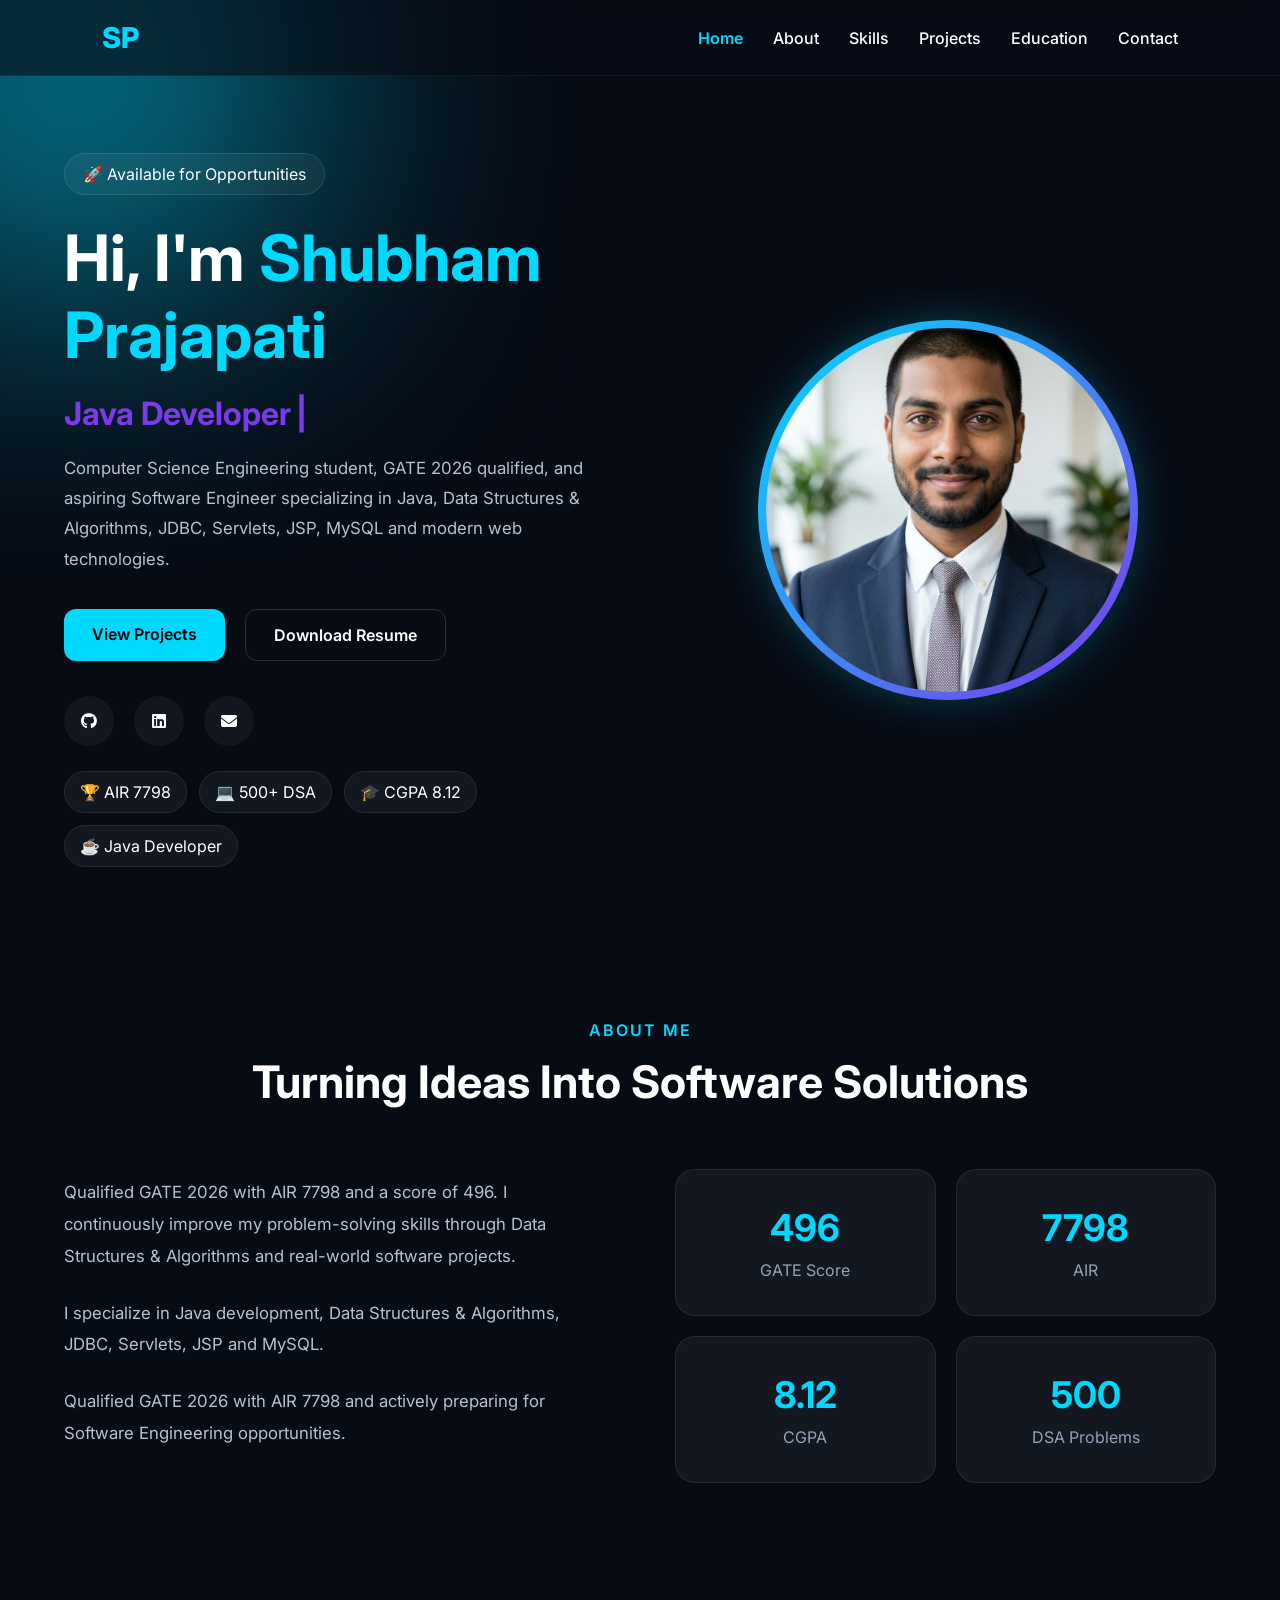
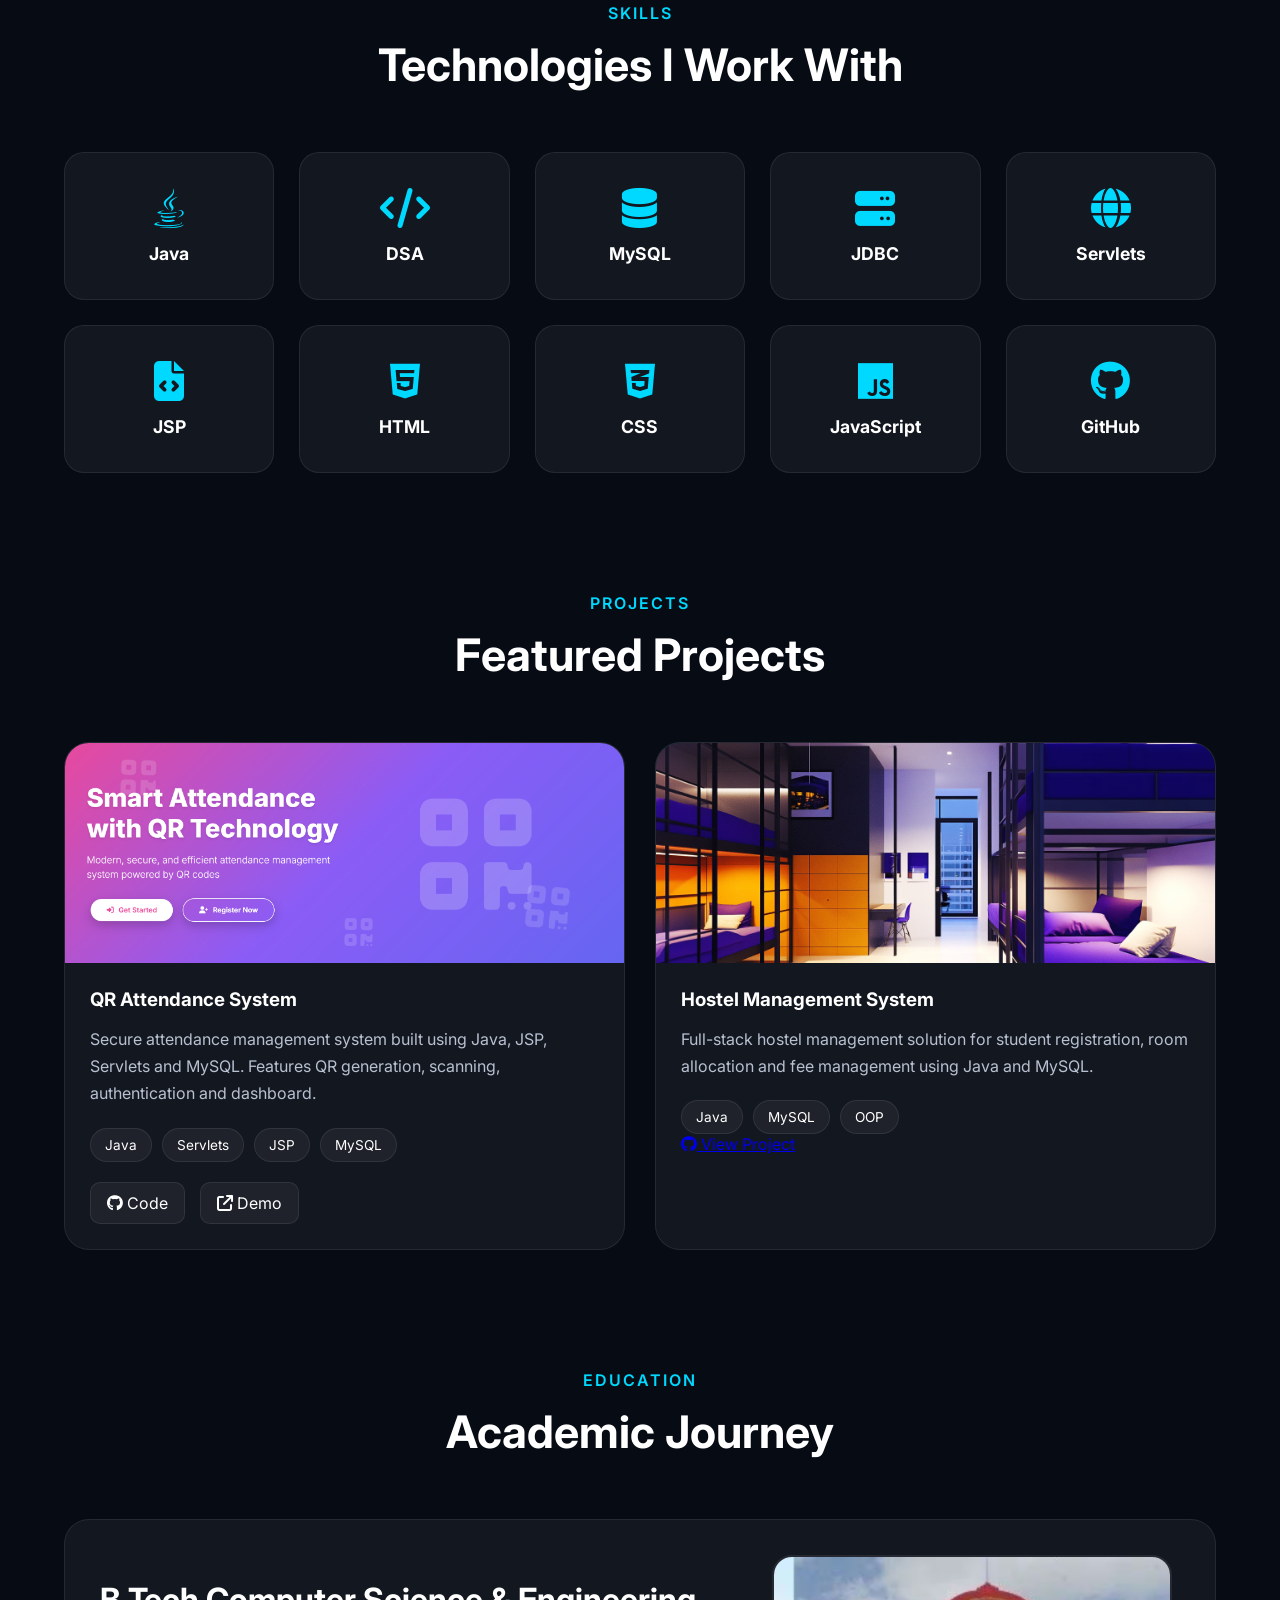
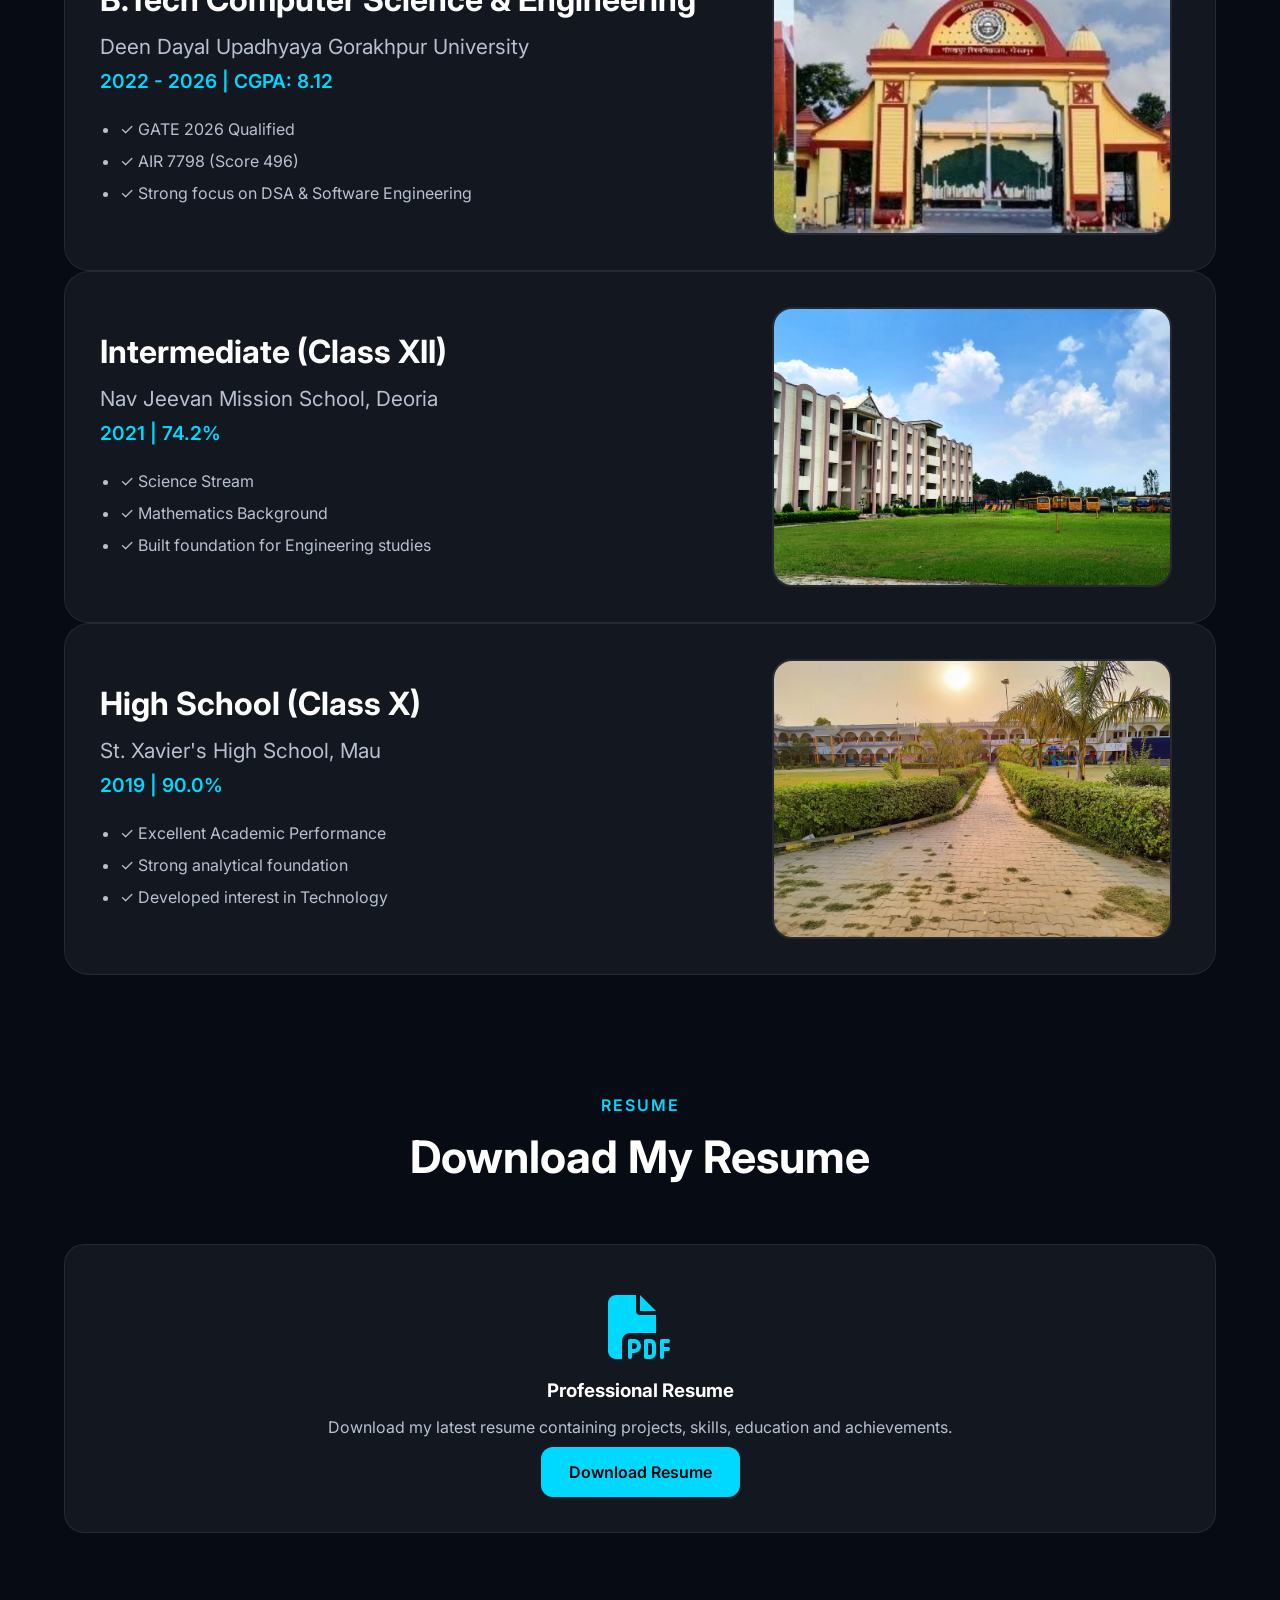
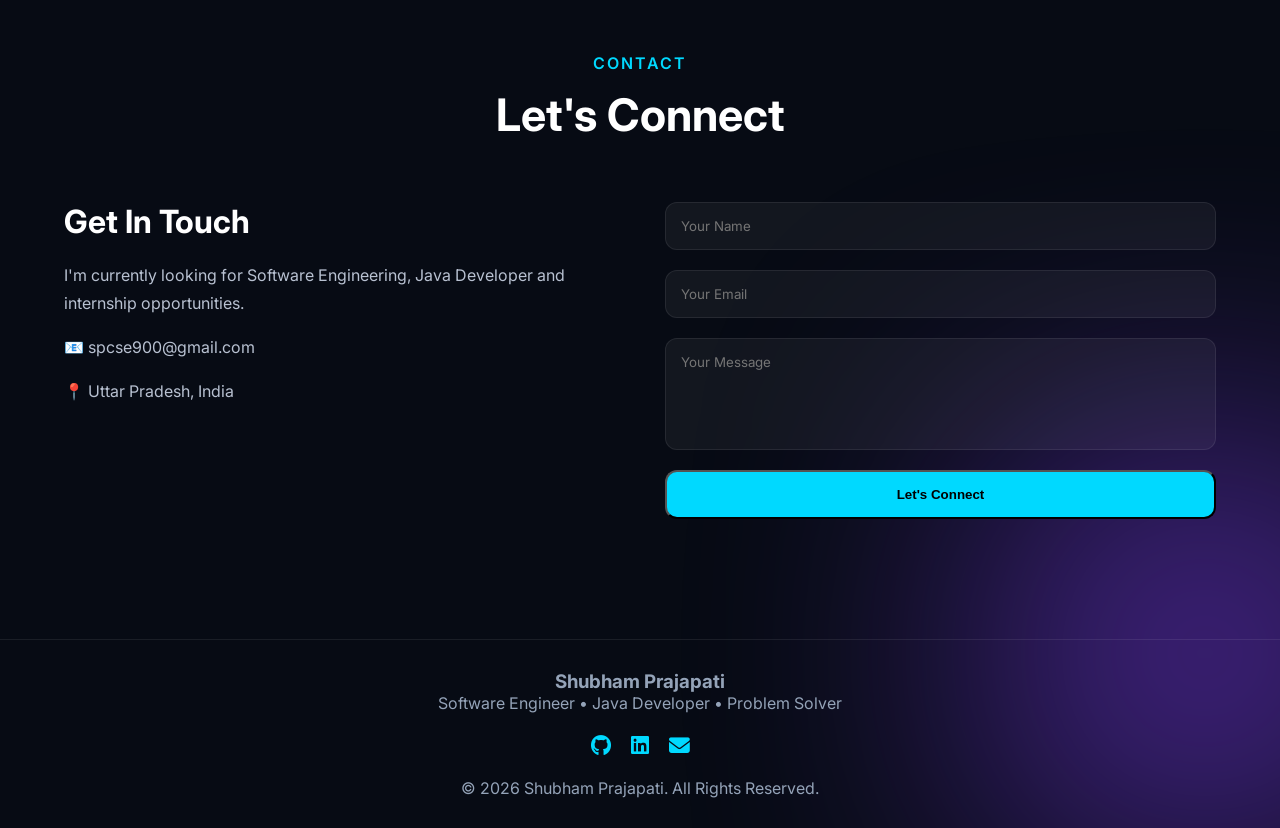
==== index.html @ 18ca8990 "Initial portfolio website" ====
<!DOCTYPE html>
<html lang="en">
<head>
    <meta charset="UTF-8">
    <meta name="viewport" content="width=device-width, initial-scale=1.0">

    <title>Shubham Prajapati | Software Engineer</title>

    <meta name="description"
          content="Portfolio of Shubham Prajapati, Software Engineer, Java Developer, GATE 2026 Qualified.">

    <link rel="stylesheet" href="css/style.css">

    <link rel="preconnect" href="https://fonts.googleapis.com">
    <link href="https://fonts.googleapis.com/css2?family=Inter:wght@300;400;500;600;700;800&display=swap"
          rel="stylesheet">

    <link rel="stylesheet"
          href="https://cdnjs.cloudflare.com/ajax/libs/font-awesome/6.5.2/css/all.min.css">
</head>

<body>
<!-- Loader -->
<div id="loader">

    <h1>SP</h1>

</div>

<!-- Background Glow -->
<div class="blur blur1"></div>
<div class="blur blur2"></div>

<!-- Navbar -->
<nav class="navbar">

    <div class="logo">
        SP
    </div>

    <ul class="nav-links">

        <li><a href="#home">Home</a></li>

        <li><a href="#about">About</a></li>

        <li><a href="#skills">Skills</a></li>

        <li><a href="#projects">Projects</a></li>

        <li><a href="#education">Education</a></li>

        <li><a href="#contact">Contact</a></li>

    </ul>

</nav>

<!-- Hero Section -->
<section id="home" class="hero">

    <div class="hero-left">

        <span class="badge">
            🚀 Available for Opportunities
        </span>

        <h1>
            Hi, I'm
            <span>Shubham Prajapati</span>
        </h1>

        <h2 id="typing-text">
            Software Engineer
        </h2>

        <p>
            Computer Science Engineering student, GATE 2026 qualified,
            and aspiring Software Engineer specializing in Java,
            Data Structures & Algorithms, JDBC, Servlets, JSP,
            MySQL and modern web technologies.
        </p>

        <div class="hero-buttons">

            <a href="#projects" class="btn primary-btn">
                View Projects
            </a>

            <a href="assets/resume.pdf"
               class="btn secondary-btn"
               download>
                Download Resume
            </a>

        </div>

        <div class="social-icons">

            <a href="https://github.com/Shubham-spcse"
               target="_blank">
                <i class="fab fa-github"></i>
            </a>

            <a href="https://www.linkedin.com/in/spcse900"
               target="_blank">
                <i class="fab fa-linkedin"></i>
            </a>

            <a href="mailto:spcse900@gmail.com">
                <i class="fas fa-envelope"></i>
            </a>

        </div>
        <div class="quick-stats">

            <span>🏆 AIR 7798</span>

            <span>💻 500+ DSA</span>

            <span>🎓 CGPA 8.12</span>
            <span>☕ Java Developer</span>

        </div>

    </div>

    <div class="hero-right">

        <div class="profile-card">

            <img src="assets/profile.png"
                 alt="Shubham Prajapati">

        </div>

    </div>

</section>
<section id="about" class="about">

    <div class="section-header">

        <span>ABOUT ME</span>

        <h2>
            Turning Ideas Into Software Solutions
        </h2>

    </div>

    <div class="about-content">

        <div class="about-text">

            <p>
                Qualified GATE 2026 with AIR 7798 and a score of 496.
                I continuously improve my problem-solving skills through
                Data Structures & Algorithms and real-world software projects.
            </p>

            <p>
                I specialize in Java development, Data Structures &
                Algorithms, JDBC, Servlets, JSP and MySQL.
            </p>

            <p>
                Qualified GATE 2026 with AIR 7798 and actively
                preparing for Software Engineering opportunities.
            </p>

        </div>

        <div class="stats-container">

            <div class="stat-card">
                <h3 class="counter" data-target="496">0</h3>
                <p>GATE Score</p>
            </div>

            <div class="stat-card">
                <h3 class="counter" data-target="7798">0</h3>
                <p>AIR</p>
            </div>

            <div class="stat-card">
                <h3>8.12</h3>
                <p>CGPA</p>
            </div>

            <div class="stat-card">
                <h3 class="counter" data-target="500">0</h3>
                <p>DSA Problems</p>
            </div>

        </div>

    </div>

</section>
<section id="skills" class="skills">

    <div class="section-header">
        <span>SKILLS</span>
        <h2>Technologies I Work With</h2>
    </div>

    <div class="skills-grid">

        <div class="skill-card">
            <i class="fa-brands fa-java"></i>
            <h3>Java</h3>
        </div>

        <div class="skill-card">
            <i class="fas fa-code"></i>
            <h3>DSA</h3>
        </div>

        <div class="skill-card">
            <i class="fas fa-database"></i>
            <h3>MySQL</h3>
        </div>

        <div class="skill-card">
            <i class="fas fa-server"></i>
            <h3>JDBC</h3>
        </div>

        <div class="skill-card">
            <i class="fas fa-globe"></i>
            <h3>Servlets</h3>
        </div>

        <div class="skill-card">
            <i class="fas fa-file-code"></i>
            <h3>JSP</h3>
        </div>

        <div class="skill-card">
            <i class="fa-brands fa-html5"></i>
            <h3>HTML</h3>
        </div>

        <div class="skill-card">
            <i class="fa-brands fa-css3-alt"></i>
            <h3>CSS</h3>
        </div>

        <div class="skill-card">
            <i class="fa-brands fa-js"></i>
            <h3>JavaScript</h3>
        </div>

        <div class="skill-card">
            <i class="fa-brands fa-github"></i>
            <h3>GitHub</h3>
        </div>

    </div>

</section>
<section id="projects" class="projects">

    <div class="section-header">
        <span>PROJECTS</span>
        <h2>Featured Projects</h2>
    </div>

    <div class="projects-grid">

        <div class="project-card">

            <div class="project-image">

                <img src="assets/qr-attendance.png"
                     alt="QR Attendance System">

            </div>

            <div class="project-content">

                <h3>QR Attendance System</h3>

                <p>
                    Secure attendance management system built using
                    Java, JSP, Servlets and MySQL. Features QR
                    generation, scanning, authentication and dashboard.
                </p>

                <div class="tech-stack">
                    <span>Java</span>
                    <span>Servlets</span>
                    <span>JSP</span>
                    <span>MySQL</span>
                </div>
                <div class="project-links">

                    <a href="https://github.com/Shubham-spcse"
                       target="_blank">

                        <i class="fab fa-github"></i>
                        Code

                    </a>

                    <a href="#contact">

                        <i class="fas fa-arrow-up-right-from-square"></i>
                        Demo

                    </a>

                </div>

            </div>

        </div>

        <div class="project-card">

            <div class="project-image">

                <img src="assets/hostel-management.avif"
                     alt="Hostel Management System">

            </div>

            <div class="project-content">

                <h3>Hostel Management System</h3>

                <p>
                    Full-stack hostel management solution for student
                    registration, room allocation and fee management
                    using Java and MySQL.
                </p>

                <div class="tech-stack">
                    <span>Java</span>
                    <span>MySQL</span>
                    <span>OOP</span>
                </div>
                <a href="https://github.com/Shubham-spcse"
                   target="_blank"
                   class="project-btn">

                    <i class="fab fa-github"></i>
                    View Project

                </a>

            </div>

        </div>

    </div>

</section>
<section id="education" class="education reveal">

    <div class="section-header">
        <span>EDUCATION</span>
        <h2>Academic Journey</h2>
    </div>

    <!-- B.Tech -->

    <div class="education-card">

        <div class="education-left">

            <h3>B.Tech Computer Science & Engineering</h3>

            <p>
                Deen Dayal Upadhyaya Gorakhpur University
            </p>

            <span>
                2022 - 2026 | CGPA: 8.12
            </span>

            <ul class="education-points">
                <li>✓ GATE 2026 Qualified</li>
                <li>✓ AIR 7798 (Score 496)</li>
                <li>✓ Strong focus on DSA & Software Engineering</li>
            </ul>

        </div>

        <div class="education-right">

            <img src="assets/ddu-campus.avif"
                 alt="DDU Gorakhpur University">

        </div>

    </div>


    <!-- Intermediate -->

    <div class="education-card">

        <div class="education-left">

            <h3>Intermediate (Class XII)</h3>

            <p>
                Nav Jeevan Mission School, Deoria
            </p>

            <span>
                2021 | 74.2%
            </span>

            <ul class="education-points">
                <li>✓ Science Stream</li>
                <li>✓ Mathematics Background</li>
                <li>✓ Built foundation for Engineering studies</li>
            </ul>

        </div>

        <div class="education-right">

            <img src="assets/navjeevan-school.jpg"
                 alt="Nav Jeevan Mission School">

        </div>

    </div>


    <!-- High School -->

    <div class="education-card">

        <div class="education-left">

            <h3>High School (Class X)</h3>

            <p>
                St. Xavier's High School, Mau
            </p>

            <span>
                2019 | 90.0%
            </span>

            <ul class="education-points">
                <li>✓ Excellent Academic Performance</li>
                <li>✓ Strong analytical foundation</li>
                <li>✓ Developed interest in Technology</li>
            </ul>

        </div>

        <div class="education-right">

            <img src="assets/stxavier-school.webp"
                 alt="St Xavier School">

        </div>

    </div>

</section>
<section class="resume reveal">

    <div class="section-header">

        <span>RESUME</span>

        <h2>Download My Resume</h2>

    </div>

    <div class="resume-card">

        <div class="resume-icon">

            <i class="fas fa-file-pdf"></i>

        </div>

        <h3>
            Professional Resume
        </h3>

        <p>
            Download my latest resume containing
            projects, skills, education and achievements.
        </p>

        <a href="assets/resume.pdf"
           download
           class="btn primary-btn">

            Download Resume

        </a>

    </div>

</section>
<section id="contact" class="contact">

    <div class="section-header">
        <span>CONTACT</span>
        <h2>Let's Connect</h2>
    </div>

    <div class="contact-container">

        <div class="contact-info">

            <h3>Get In Touch</h3>

            <p>
                I'm currently looking for Software Engineering,
                Java Developer and internship opportunities.
            </p>

            <p>
                📧 spcse900@gmail.com
            </p>

            <p>
                📍 Uttar Pradesh, India
            </p>

        </div>

        <form class="contact-form">

            <input
                    type="text"
                    placeholder="Your Name"
                    required>

            <input
                    type="email"
                    placeholder="Your Email"
                    required>

            <textarea
                    rows="5"
                    placeholder="Your Message"
                    required></textarea>

            <button
                    type="submit"
                    class="btn primary-btn">
                Let's Connect
            </button>

        </form>

    </div>

</section>
<footer>

    <div class="footer-content">

        <h3>Shubham Prajapati</h3>

        <p>
            Software Engineer • Java Developer • Problem Solver
        </p>

        <div class="footer-social">

            <a href="https://github.com/Shubham-spcse">
                <i class="fab fa-github"></i>
            </a>

            <a href="https://www.linkedin.com/in/spcse900">
                <i class="fab fa-linkedin"></i>
            </a>

            <a href="mailto:spcse900@gmail.com">
                <i class="fas fa-envelope"></i>
            </a>

        </div>

        <p>
            © 2026 Shubham Prajapati. All Rights Reserved.
        </p>

    </div>

</footer>

<script src="js/script.js"></script>

</body>

</html>
---- css/style.css ----
/* ===================================
   GLOBAL STYLES
=================================== */

*{
    margin:0;
    padding:0;
    box-sizing:border-box;
}

html{
    scroll-behavior:smooth;
}

body{
    font-family:'Inter',sans-serif;
    background:#070B14;
    color:#fff;
    overflow-x:hidden;
    position:relative;
}

/* ===================================
   BACKGROUND GLOW EFFECTS
=================================== */

.blur{
    position:absolute;
    border-radius:50%;
    filter:blur(140px);
    z-index:-1;
}

.blur1{
    width:350px;
    height:350px;
    background:#00D9FF;
    top:-100px;
    left:-100px;
}

.blur2{
    width:350px;
    height:350px;
    background:#7C3AED;
    bottom:0;
    right:-100px;
}

/* ===================================
   NAVBAR
=================================== */

.navbar{
    position:fixed;
    top:0;
    left:0;

    width:100%;
    padding:20px 8%;

    display:flex;
    justify-content:space-between;
    align-items:center;

    backdrop-filter:blur(15px);
    background:rgba(7,11,20,0.6);

    border-bottom:1px solid rgba(255,255,255,0.05);

    z-index:1000;
}

.logo{
    font-size:1.8rem;
    font-weight:800;
    color:#00D9FF;
    cursor:pointer;
}

.nav-links{
    display:flex;
    gap:30px;
    list-style:none;
}

.nav-links a{
    text-decoration:none;
    color:white;
    font-weight:500;
    transition:0.3s;
}

.nav-links a:hover{
    color:#00D9FF;
}

/* ===================================
   HERO SECTION
=================================== */

.hero{
    width:90%;
    margin:auto;

    min-height:100vh;

    display:flex;
    justify-content:space-between;
    align-items:center;

    gap:80px;

    padding-top:120px;
}

.hero-left{
    flex:1;
}

.badge{
    display:inline-block;

    padding:10px 18px;

    border-radius:50px;

    background:rgba(255,255,255,0.05);

    border:1px solid rgba(255,255,255,0.1);

    margin-bottom:25px;
}

.hero h1{
    font-size:4rem;
    line-height:1.2;
}

.hero h1 span{
    color:#00D9FF;
}

.hero h2{
    margin:20px 0;
    color:#7C3AED;
    font-size:2rem;
}

.hero p{
    color:#B8C1D1;
    line-height:1.8;
    max-width:650px;
    font-size:1.05rem;
}

.hero-buttons{
    display:flex;
    gap:20px;
    margin-top:35px;
}

.btn{
    padding:15px 28px;
    border-radius:12px;
    text-decoration:none;
    font-weight:600;
    transition:0.3s;
}

.primary-btn{
    background:#00D9FF;
    color:black;
}

.primary-btn:hover{
    transform:translateY(-3px);

    box-shadow:
            0 0 25px rgba(0,217,255,.4);
}

.secondary-btn{
    border:1px solid rgba(255,255,255,0.15);
    color:white;
}

.secondary-btn:hover{
    background:rgba(255,255,255,0.05);
}

/* ===================================
   SOCIAL ICONS
=================================== */

.social-icons{
    display:flex;
    gap:20px;
    margin-top:35px;
}

.social-icons a{
    width:50px;
    height:50px;

    display:flex;
    justify-content:center;
    align-items:center;

    border-radius:50%;

    color:white;
    text-decoration:none;

    background:rgba(255,255,255,0.05);

    transition:0.3s;
}

.social-icons a:hover{
    color:#00D9FF;
    transform:translateY(-5px);
}

/* ===================================
   PROFILE IMAGE
=================================== */

.hero-right{
    flex:1;
    display:flex;
    justify-content:center;
}

.profile-card{

    width:380px;
    height:380px;

    border-radius:50%;
    padding:8px;

    background:
            linear-gradient(
                    135deg,
                    #00D9FF,
                    #7C3AED
            );

    box-shadow:
            0 0 40px rgba(0,217,255,.25);

    animation:float 4s ease-in-out infinite;
}

.profile-card img{
    width:100%;
    height:100%;
    border-radius:50%;
    object-fit:cover;
}

@keyframes float{

    0%{
        transform:translateY(0);
    }

    50%{
        transform:translateY(-15px);
    }

    100%{
        transform:translateY(0);
    }
}

/* ===================================
   ABOUT SECTION
=================================== */

.about{
    width:90%;
    margin:120px auto;
}

.section-header{
    text-align:center;
    margin-bottom:60px;
}

.section-header span{
    color:#00D9FF;
    font-weight:600;
    letter-spacing:2px;
}

.section-header h2{
    margin-top:15px;
    font-size:2.8rem;
}

.about-content{
    display:grid;
    grid-template-columns:1fr 1fr;
    gap:70px;
    align-items:center;
}

.about-text{
    max-width:550px;
}

.about-text p{
    color:#B8C1D1;
    line-height:1.9;
    margin-bottom:25px;
    font-size:1.05rem;
}

.stats-container{
    display:grid;
    grid-template-columns:repeat(2,1fr);
    gap:20px;
}

.stat-card{
    background:rgba(255,255,255,0.05);

    border:1px solid rgba(255,255,255,0.08);

    border-radius:20px;

    padding:35px;

    text-align:center;

    transition:0.3s;
}

.stat-card:hover{

    transform:translateY(-8px);

    border-color:#00D9FF;

    box-shadow:
            0 0 25px rgba(0,217,255,.25);
}

.stat-card h3{
    color:#00D9FF;
    font-size:2.3rem;
}

.stat-card p{
    color:#94A3B8;
    margin-top:10px;
}

/* ===================================
   RESPONSIVE
=================================== */

@media(max-width:900px){

    .hero{
        flex-direction:column-reverse;
        text-align:center;
        padding-top:120px;
    }

    .hero-buttons{
        justify-content:center;
        flex-wrap:wrap;
    }

    .social-icons{
        justify-content:center;
    }

    .hero h1{
        font-size:3rem;
    }

    .profile-card{
        width:280px;
        height:280px;
    }

    .nav-links{
        display:none;
    }

    .about-content{
        grid-template-columns:1fr;
        text-align:center;
    }

    .about-text{
        max-width:none;
    }
}

@media(max-width:600px){

    .hero h1{
        font-size:2.4rem;
    }

    .hero h2{
        font-size:1.5rem;
    }

    .stats-container{
        grid-template-columns:1fr;
    }

    .section-header h2{
        font-size:2rem;
    }
}
/* ===================================
   SKILLS SECTION
=================================== */

.skills{
    width:90%;
    margin:120px auto;
}

.skills-grid{

    display:grid;

    grid-template-columns:
            repeat(auto-fit,minmax(180px,1fr));

    gap:25px;
}

.skill-card{

    background:rgba(255,255,255,0.05);

    border:1px solid rgba(255,255,255,0.08);

    border-radius:20px;

    padding:35px 20px;

    text-align:center;

    transition:.3s;
}

.skill-card:hover{

    transform:translateY(-10px);

    border-color:#00D9FF;

    box-shadow:
            0 0 25px rgba(0,217,255,.25);
}

.skill-card i{

    font-size:2.5rem;

    color:#00D9FF;

    margin-bottom:15px;
}

.skill-card h3{

    font-size:1.1rem;
}
/* ===================================
   PROJECTS SECTION
=================================== */

.projects{

    width:90%;

    margin:120px auto;
}

.projects-grid{

    display:grid;

    grid-template-columns:
            repeat(auto-fit,minmax(350px,1fr));

    gap:30px;
}

.project-card{

    background:rgba(255,255,255,0.05);

    border:1px solid rgba(255,255,255,0.08);

    border-radius:25px;

    overflow:hidden;

    transition:.3s;
}

.project-card:hover{

    transform:translateY(-10px);

    border-color:#00D9FF;

    box-shadow:
            0 0 30px rgba(0,217,255,.20);
}

.project-image{

    height:220px;

    display:flex;

    justify-content:center;
    align-items:center;

    font-size:1.3rem;
    font-weight:700;

    background:
            linear-gradient(
                    135deg,
                    rgba(0,217,255,.15),
                    rgba(124,58,237,.15)
            );
}

.project-content{

    padding:25px;
}

.project-content h3{

    margin-bottom:15px;
}

.project-content p{

    color:#B8C1D1;

    line-height:1.7;

    margin-bottom:20px;
}

.tech-stack{

    display:flex;

    flex-wrap:wrap;

    gap:10px;
}

.tech-stack span{

    padding:8px 14px;

    border-radius:30px;

    background:rgba(255,255,255,0.05);

    border:1px solid rgba(255,255,255,0.08);

    font-size:.85rem;
}
/* ===================================
   CONTACT SECTION
=================================== */

.contact{

    width:90%;

    margin:120px auto;
}

.contact-container{

    display:grid;

    grid-template-columns:1fr 1fr;

    gap:50px;
}

.contact-info h3{

    font-size:2rem;

    margin-bottom:20px;
}

.contact-info p{

    color:#B8C1D1;

    margin-bottom:15px;

    line-height:1.8;
}

.contact-form{

    display:flex;

    flex-direction:column;

    gap:20px;
}

.contact-form input,
.contact-form textarea{

    background:rgba(255,255,255,0.05);

    border:1px solid rgba(255,255,255,0.08);

    border-radius:12px;

    padding:15px;

    color:white;

    font-family:inherit;

    outline:none;
}

.contact-form textarea{

    resize:none;
}

.contact-form input:focus,
.contact-form textarea:focus{

    border-color:#00D9FF;
}
/* ===================================
   FOOTER
=================================== */

footer{

    margin-top:100px;

    padding:30px;

    text-align:center;

    border-top:1px solid rgba(255,255,255,0.08);

    color:#94A3B8;
}
.project-image img{

    width:100%;
    height:100%;

    object-fit:cover;
}
.education{

    width:90%;
    margin:120px auto;
}

.education-card{

    background:rgba(255,255,255,.05);

    border:1px solid rgba(255,255,255,.08);

    border-radius:25px;

    padding:35px;

    display:grid;

    grid-template-columns:1.5fr 1fr;

    gap:40px;

    align-items:center;

    transition:.3s;
}

.education-card:hover{

    border-color:#00D9FF;

    box-shadow:
            0 0 30px rgba(0,217,255,.15);
}

.education-left h3{

    font-size:2rem;

    margin-bottom:20px;
}

.education-left p{

    font-size:1.3rem;

    color:#B8C1D1;

    margin-bottom:15px;
}

.education-left span{

    color:#00D9FF;

    font-size:1.2rem;

    font-weight:600;
}

.education-points{

    margin-top:30px;

    line-height:2;

    color:#B8C1D1;
}

.education-right{

    display:flex;
    justify-content:center;
}

.education-right img{

    width:100%;

    max-width:400px;

    height:280px;

    object-fit:cover;

    border-radius:20px;

    border:2px solid rgba(255,255,255,.08);

    transition:.3s;
}

.education-right img:hover{

    transform:scale(1.03);
}

.education-card h3{

    margin-bottom:15px;
}

.education-card p{

    color:#B8C1D1;

    margin-bottom:10px;
}

.education-card span{

    color:#00D9FF;
}
.resume{

    width:90%;
    margin:120px auto;

    text-align:center;
}

.resume-card{

    background:rgba(255,255,255,.05);

    border:1px solid rgba(255,255,255,.08);

    border-radius:20px;

    padding:50px;
}

.resume-card i{

    font-size:4rem;

    color:#00D9FF;

    margin-bottom:20px;
}
.reveal{

    opacity:0;

    transform:
        translateY(50px)
        scale(.98);

    transition:
        all .8s ease;
}

.reveal.active{

    opacity:1;

    transform:
        translateY(0)
        scale(1);
}

.reveal.active{

    opacity:1;

    transform:translateY(0);
}
.quick-stats{
    display:flex;
    gap:12px;
    flex-wrap:wrap;
    margin-top:25px;
}

.quick-stats span{
    background:rgba(255,255,255,.05);
    border:1px solid rgba(255,255,255,.08);
    border-radius:30px;
    padding:10px 15px;
}

.reveal{
    opacity:0;
    transform:translateY(50px);
    transition:.8s ease;
}

.reveal.active{
    opacity:1;
    transform:translateY(0);
}

.education-points{
    margin-top:20px;
    color:#B8C1D1;
    line-height:2;
    padding-left:20px;
}

.resume-card p{
    color:#B8C1D1;
    margin:15px 0 25px;
}

.footer-content{
    text-align:center;
}

.footer-social{
    display:flex;
    justify-content:center;
    gap:20px;
    margin:20px 0;
}

.footer-social a{
    color:#00D9FF;
    font-size:1.3rem;
}
.nav-links a.active{

    color:#00D9FF;

    font-weight:600;
}
.project-links{

    display:flex;

    gap:15px;

    margin-top:20px;
}

.project-links a{

    text-decoration:none;

    padding:10px 16px;

    border-radius:10px;

    background:rgba(255,255,255,.05);

    color:white;

    border:1px solid rgba(255,255,255,.08);

    transition:.3s;
}

.project-links a:hover{

    border-color:#00D9FF;

    color:#00D9FF;
}
.education-card:hover{

    transform:translateY(-6px);

    border-color:#00D9FF;

    box-shadow:
        0 0 25px rgba(0,217,255,.15);
}
#typing-text{

    position:relative;
}

#typing-text::after{

    content:"|";

    margin-left:5px;

    animation:blink .8s infinite;
}

@keyframes blink{

    50%{
        opacity:0;
    }
}
#loader{

    position:fixed;

    inset:0;

    background:#070B14;

    display:flex;

    justify-content:center;
    align-items:center;

    z-index:9999;

    transition:.6s;
}

#loader h1{

    color:#00D9FF;

    font-size:4rem;
}
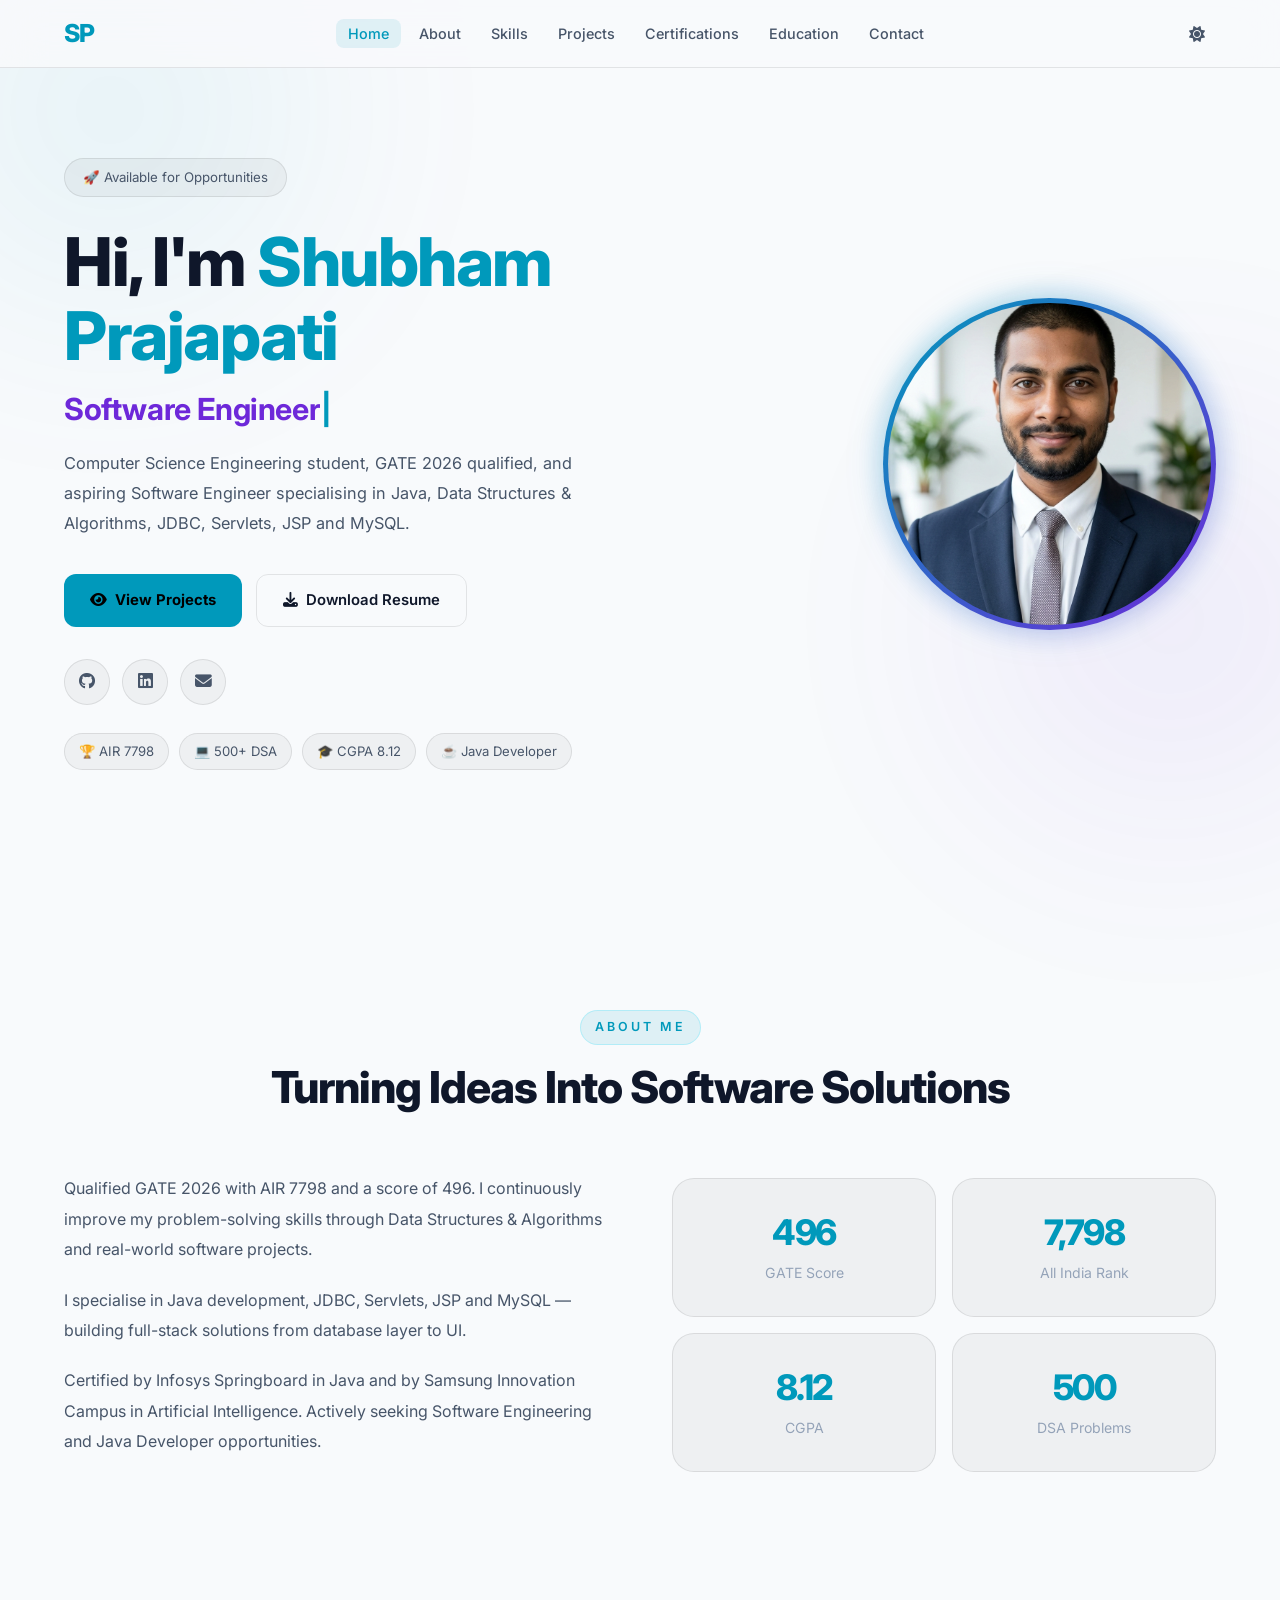
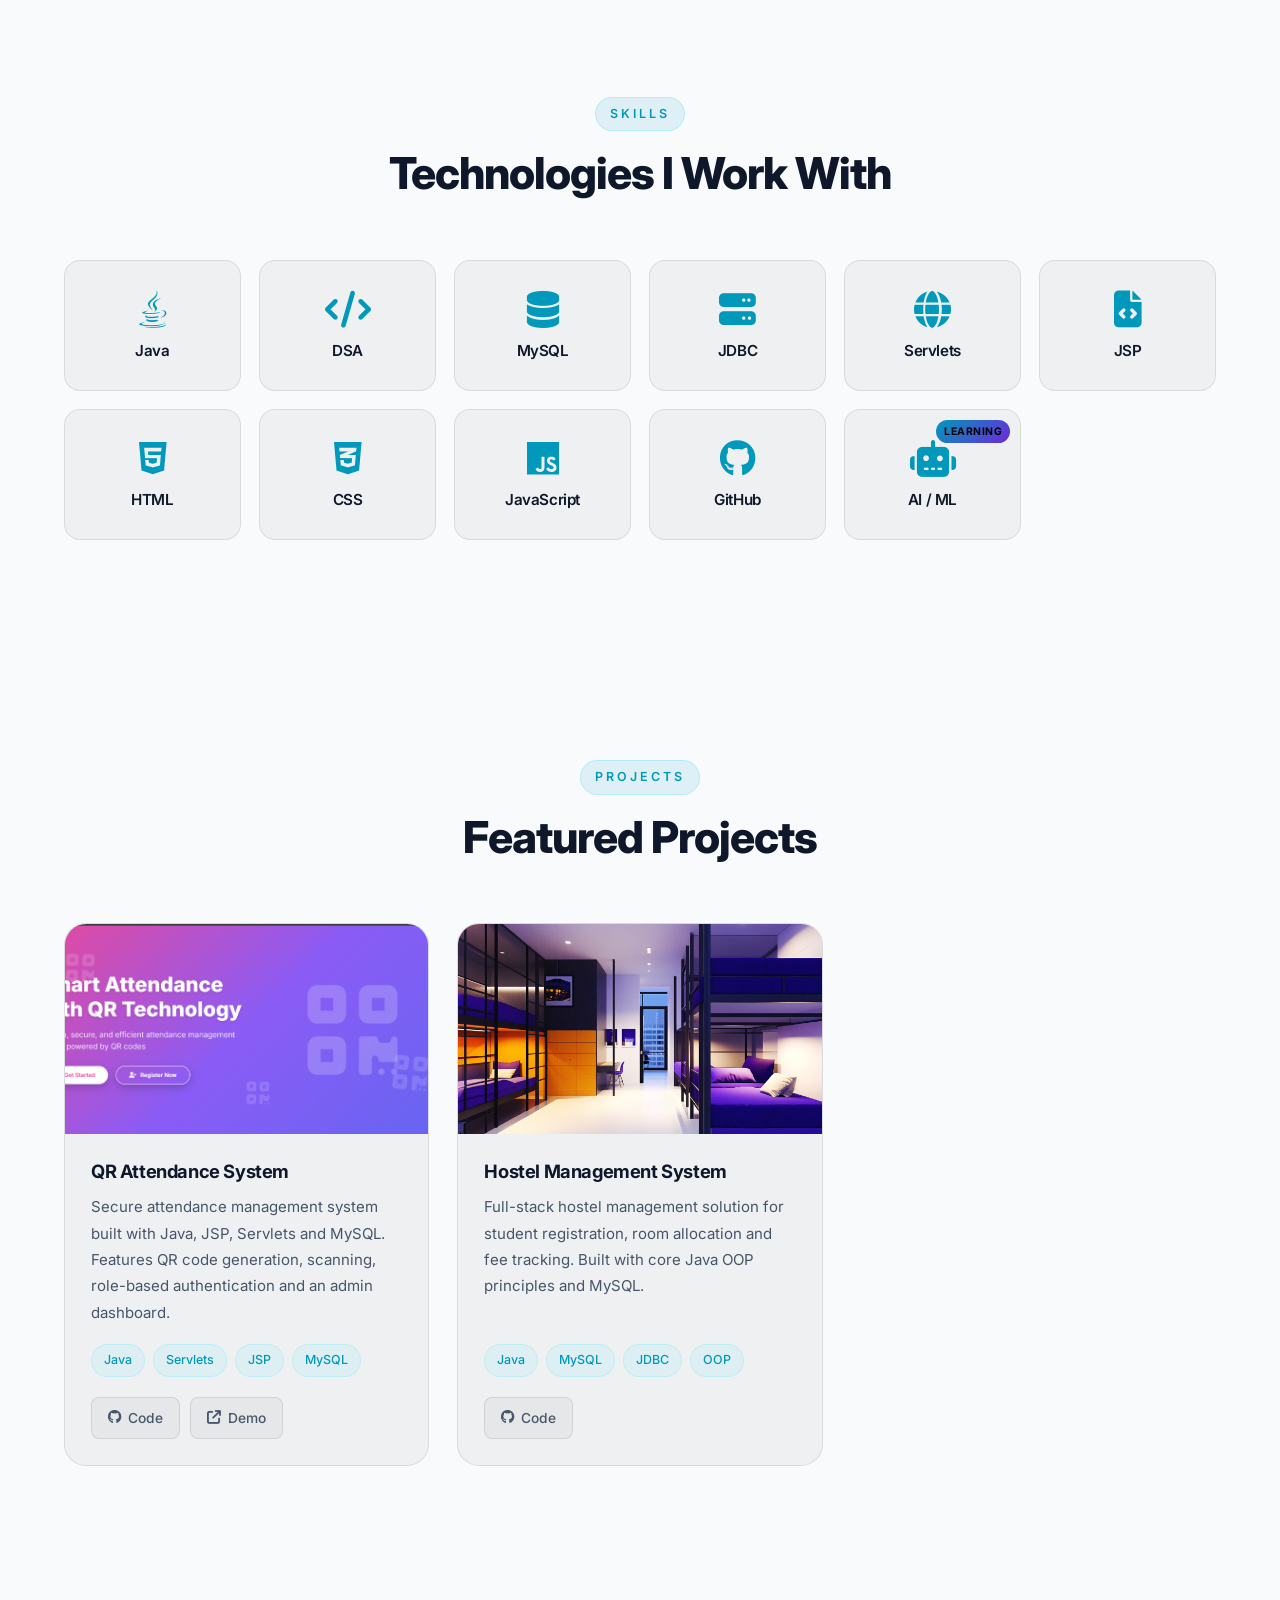
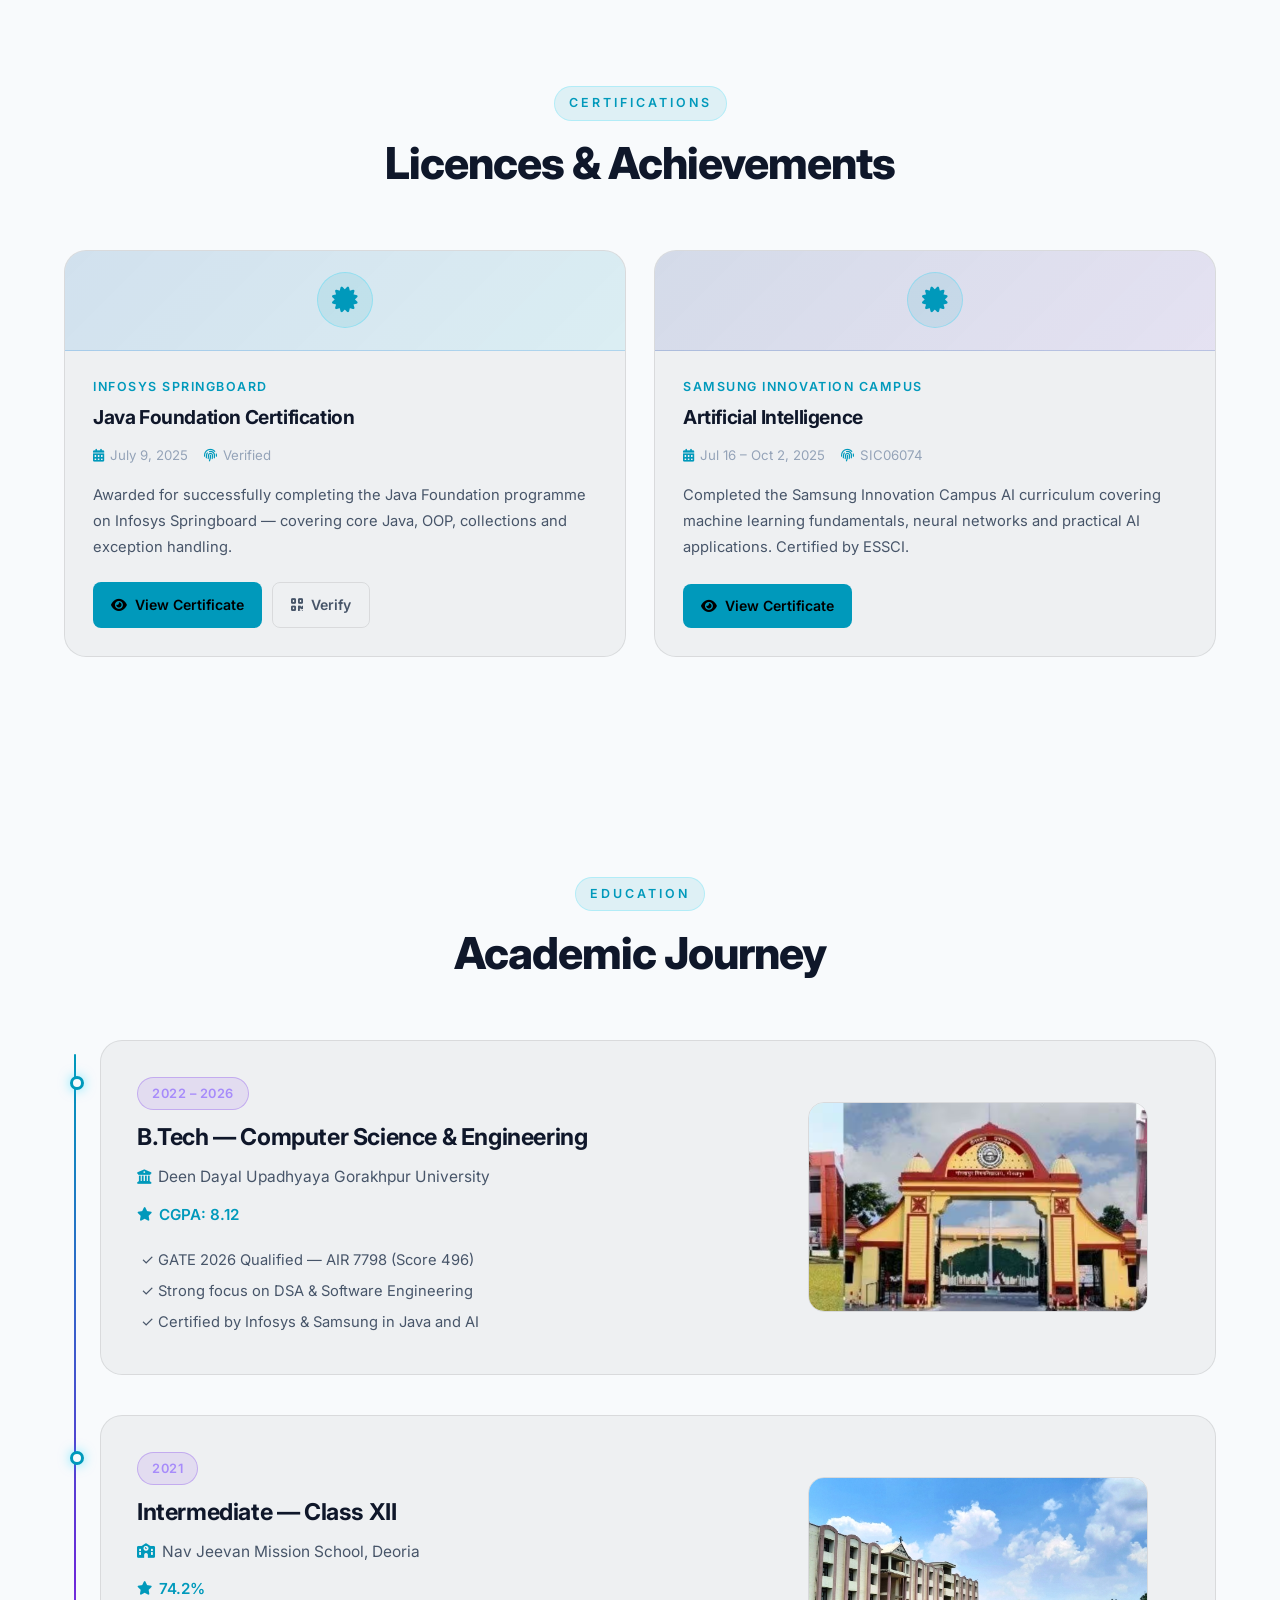
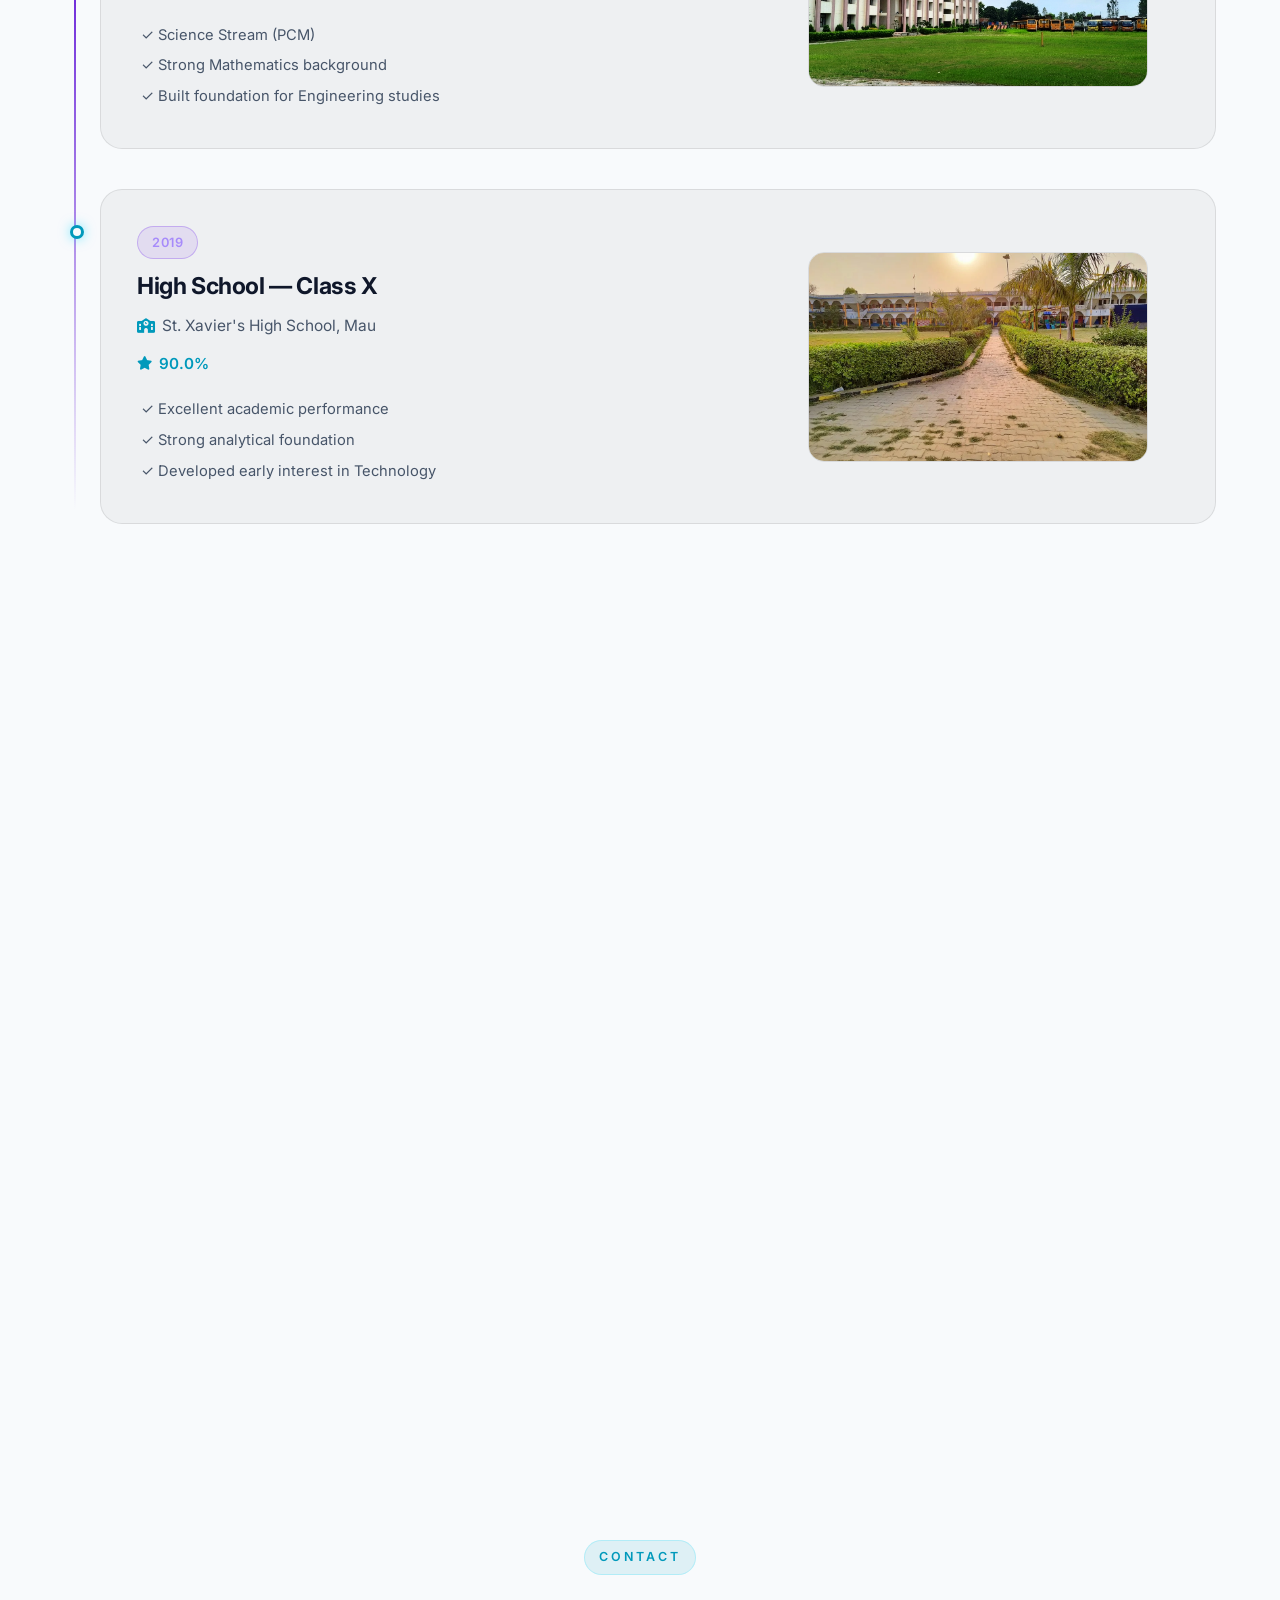
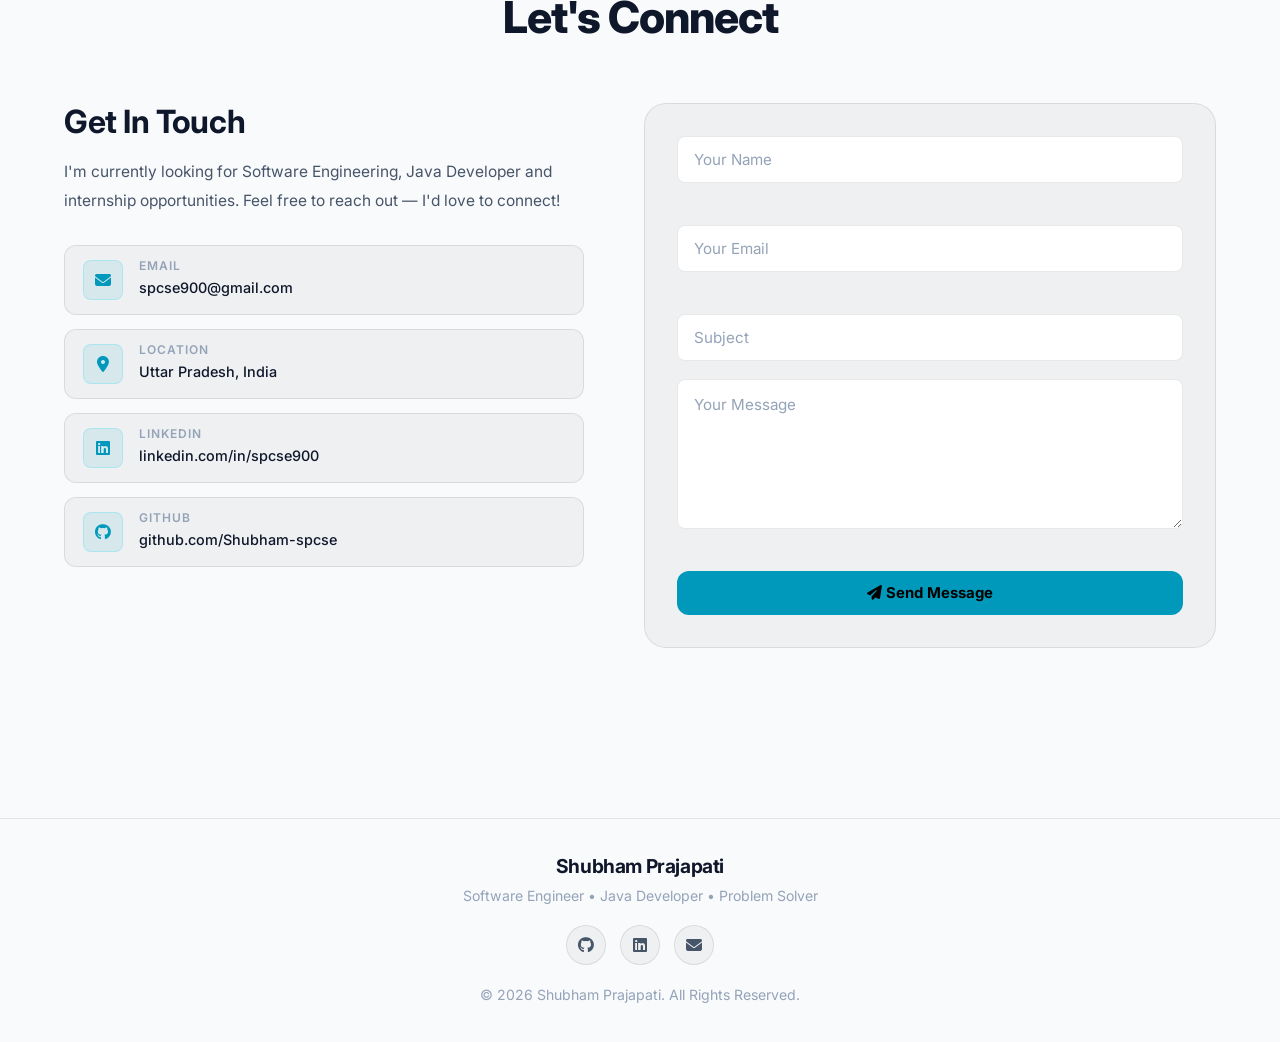
==== commit 0514d8da: "Added student search feature" ====
--- a/index.html
+++ b/index.html
@@ -5,200 +5,194 @@
     <meta name="viewport" content="width=device-width, initial-scale=1.0">
 
     <title>Shubham Prajapati | Software Engineer</title>
-
-    <meta name="description"
-          content="Portfolio of Shubham Prajapati, Software Engineer, Java Developer, GATE 2026 Qualified.">
-
+    <meta name="description" content="Portfolio of Shubham Prajapati — Software Engineer, Java Developer, GATE 2026 Qualified. Specialising in Java, DSA, JDBC, Servlets, JSP and MySQL.">
+    <meta name="keywords"    content="Shubham Prajapati, Java Developer, Software Engineer, GATE 2026, DSA, Portfolio">
+    <meta name="author"      content="Shubham Prajapati">
+
+    <!-- Open Graph -->
+    <meta property="og:type"        content="website">
+    <meta property="og:title"       content="Shubham Prajapati | Software Engineer">
+    <meta property="og:description" content="GATE 2026 Qualified Software Engineer specialising in Java, DSA and full-stack Java web development.">
+    <meta property="og:image"       content="assets/profile.png">
+    <meta property="og:url"         content="https://shubham-spcse.github.io">
+
+    <!-- Twitter Card -->
+    <meta name="twitter:card"        content="summary_large_image">
+    <meta name="twitter:title"       content="Shubham Prajapati | Software Engineer">
+    <meta name="twitter:description" content="GATE 2026 Qualified Software Engineer specialising in Java, DSA and full-stack Java web development.">
+    <meta name="twitter:image"       content="assets/profile.png">
+
+    <!-- Favicon -->
+    <link rel="icon" href="assets/favicon.ico" type="image/x-icon">
+    <link rel="shortcut icon" href="assets/favicon.ico">
+
+    <!-- Preload critical image -->
+    <link rel="preload" as="image" href="assets/profile.png">
+
+    <!-- Fonts -->
+    <link rel="preconnect" href="https://fonts.googleapis.com">
+    <link rel="preconnect" href="https://fonts.gstatic.com" crossorigin>
+    <link href="https://fonts.googleapis.com/css2?family=Inter:wght@300;400;500;600;700;800&display=swap" rel="stylesheet">
+
+    <!-- Icons -->
+    <link rel="stylesheet" href="https://cdnjs.cloudflare.com/ajax/libs/font-awesome/6.5.2/css/all.min.css">
+
+    <!-- Styles -->
     <link rel="stylesheet" href="css/style.css">
-
-    <link rel="preconnect" href="https://fonts.googleapis.com">
-    <link href="https://fonts.googleapis.com/css2?family=Inter:wght@300;400;500;600;700;800&display=swap"
-          rel="stylesheet">
-
-    <link rel="stylesheet"
-          href="https://cdnjs.cloudflare.com/ajax/libs/font-awesome/6.5.2/css/all.min.css">
 </head>
 
 <body>
-<!-- Loader -->
-<div id="loader">
-
+
+<!-- ========== LOADER ========== -->
+<div id="loader" aria-hidden="true">
     <h1>SP</h1>
-
 </div>
 
-<!-- Background Glow -->
-<div class="blur blur1"></div>
-<div class="blur blur2"></div>
-
-<!-- Navbar -->
-<nav class="navbar">
-
-    <div class="logo">
-        SP
-    </div>
-
-    <ul class="nav-links">
-
+<!-- ========== SCROLL PROGRESS BAR ========== -->
+<div id="scroll-progress" aria-hidden="true"></div>
+
+<!-- ========== BG GLOW ========== -->
+<div class="blur blur1" aria-hidden="true"></div>
+<div class="blur blur2" aria-hidden="true"></div>
+
+<!-- ========== NAVBAR ========== -->
+<nav class="navbar" role="navigation" aria-label="Main navigation">
+
+    <div class="logo" aria-label="Shubham Prajapati">SP</div>
+
+    <ul class="nav-links" id="nav-links" role="list">
         <li><a href="#home">Home</a></li>
-
         <li><a href="#about">About</a></li>
-
         <li><a href="#skills">Skills</a></li>
-
         <li><a href="#projects">Projects</a></li>
-
+        <li><a href="#certifications">Certifications</a></li>
         <li><a href="#education">Education</a></li>
-
         <li><a href="#contact">Contact</a></li>
-
     </ul>
 
+    <div class="navbar-right">
+        <!-- Theme Toggle -->
+        <button class="theme-toggle" id="theme-toggle" aria-label="Toggle light/dark mode">
+            <i class="fas fa-moon" id="theme-icon"></i>
+        </button>
+        <!-- Hamburger -->
+        <button class="nav-toggle" id="nav-toggle" aria-label="Toggle navigation" aria-expanded="false" aria-controls="nav-links">
+            <span></span>
+            <span></span>
+            <span></span>
+        </button>
+    </div>
+
 </nav>
 
-<!-- Hero Section -->
+<!-- ========== HERO ========== -->
 <section id="home" class="hero">
 
     <div class="hero-left">
 
-        <span class="badge">
-            🚀 Available for Opportunities
-        </span>
-
-        <h1>
-            Hi, I'm
-            <span>Shubham Prajapati</span>
-        </h1>
-
-        <h2 id="typing-text">
-            Software Engineer
-        </h2>
+        <span class="badge">🚀 Available for Opportunities</span>
+
+        <h1>Hi, I'm <span>Shubham Prajapati</span></h1>
+
+        <h2 id="typing-text">Software Engineer</h2>
 
         <p>
             Computer Science Engineering student, GATE 2026 qualified,
-            and aspiring Software Engineer specializing in Java,
-            Data Structures & Algorithms, JDBC, Servlets, JSP,
-            MySQL and modern web technologies.
+            and aspiring Software Engineer specialising in Java,
+            Data Structures &amp; Algorithms, JDBC, Servlets, JSP
+            and MySQL.
         </p>
 
         <div class="hero-buttons">
-
             <a href="#projects" class="btn primary-btn">
-                View Projects
+                <i class="fas fa-eye"></i> View Projects
             </a>
-
-            <a href="assets/resume.pdf"
-               class="btn secondary-btn"
-               download>
-                Download Resume
+            <a href="assets/resume.pdf" class="btn secondary-btn" download>
+                <i class="fas fa-download"></i> Download Resume
             </a>
-
         </div>
 
         <div class="social-icons">
-
-            <a href="https://github.com/Shubham-spcse"
-               target="_blank">
-                <i class="fab fa-github"></i>
+            <a href="https://github.com/Shubham-spcse" target="_blank" rel="noopener noreferrer" aria-label="GitHub profile">
+                <i class="fab fa-github" aria-hidden="true"></i>
             </a>
-
-            <a href="https://www.linkedin.com/in/spcse900"
-               target="_blank">
-                <i class="fab fa-linkedin"></i>
+            <a href="https://www.linkedin.com/in/spcse900" target="_blank" rel="noopener noreferrer" aria-label="LinkedIn profile">
+                <i class="fab fa-linkedin" aria-hidden="true"></i>
             </a>
-
-            <a href="mailto:spcse900@gmail.com">
-                <i class="fas fa-envelope"></i>
+            <a href="mailto:spcse900@gmail.com" aria-label="Send email">
+                <i class="fas fa-envelope" aria-hidden="true"></i>
             </a>
-
-        </div>
+        </div>
+
         <div class="quick-stats">
-
             <span>🏆 AIR 7798</span>
-
             <span>💻 500+ DSA</span>
-
             <span>🎓 CGPA 8.12</span>
             <span>☕ Java Developer</span>
-
         </div>
 
     </div>
 
     <div class="hero-right">
-
         <div class="profile-card">
-
-            <img src="assets/profile.png"
-                 alt="Shubham Prajapati">
-
-        </div>
-
-    </div>
-
-</section>
-<section id="about" class="about">
+            <img src="assets/profile.png" alt="Shubham Prajapati — Software Engineer" fetchpriority="high">
+        </div>
+    </div>
+
+</section>
+
+<!-- ========== ABOUT ========== -->
+<section id="about" class="section-wrap about reveal">
 
     <div class="section-header">
-
         <span>ABOUT ME</span>
-
-        <h2>
-            Turning Ideas Into Software Solutions
-        </h2>
-
+        <h2>Turning Ideas Into Software Solutions</h2>
     </div>
 
     <div class="about-content">
 
         <div class="about-text">
-
             <p>
                 Qualified GATE 2026 with AIR 7798 and a score of 496.
                 I continuously improve my problem-solving skills through
-                Data Structures & Algorithms and real-world software projects.
+                Data Structures &amp; Algorithms and real-world software projects.
             </p>
-
             <p>
-                I specialize in Java development, Data Structures &
-                Algorithms, JDBC, Servlets, JSP and MySQL.
+                I specialise in Java development, JDBC, Servlets, JSP and MySQL —
+                building full-stack solutions from database layer to UI.
             </p>
-
             <p>
-                Qualified GATE 2026 with AIR 7798 and actively
-                preparing for Software Engineering opportunities.
+                Certified by Infosys Springboard in Java and by Samsung Innovation
+                Campus in Artificial Intelligence. Actively seeking Software
+                Engineering and Java Developer opportunities.
             </p>
-
         </div>
 
         <div class="stats-container">
-
             <div class="stat-card">
                 <h3 class="counter" data-target="496">0</h3>
                 <p>GATE Score</p>
             </div>
-
             <div class="stat-card">
                 <h3 class="counter" data-target="7798">0</h3>
-                <p>AIR</p>
-            </div>
-
+                <p>All India Rank</p>
+            </div>
             <div class="stat-card">
                 <h3>8.12</h3>
                 <p>CGPA</p>
             </div>
-
             <div class="stat-card">
                 <h3 class="counter" data-target="500">0</h3>
                 <p>DSA Problems</p>
             </div>
-
-        </div>
-
-    </div>
-
-</section>
-<section id="skills" class="skills">
+        </div>
+
+    </div>
+
+</section>
+
+<!-- ========== SKILLS ========== -->
+<section id="skills" class="section-wrap skills reveal">
 
     <div class="section-header">
         <span>SKILLS</span>
@@ -206,61 +200,57 @@
     </div>
 
     <div class="skills-grid">
-
-        <div class="skill-card">
-            <i class="fa-brands fa-java"></i>
+        <div class="skill-card">
+            <i class="fa-brands fa-java" aria-hidden="true"></i>
             <h3>Java</h3>
         </div>
-
-        <div class="skill-card">
-            <i class="fas fa-code"></i>
+        <div class="skill-card">
+            <i class="fas fa-code" aria-hidden="true"></i>
             <h3>DSA</h3>
         </div>
-
-        <div class="skill-card">
-            <i class="fas fa-database"></i>
+        <div class="skill-card">
+            <i class="fas fa-database" aria-hidden="true"></i>
             <h3>MySQL</h3>
         </div>
-
-        <div class="skill-card">
-            <i class="fas fa-server"></i>
+        <div class="skill-card">
+            <i class="fas fa-server" aria-hidden="true"></i>
             <h3>JDBC</h3>
         </div>
-
-        <div class="skill-card">
-            <i class="fas fa-globe"></i>
+        <div class="skill-card">
+            <i class="fas fa-globe" aria-hidden="true"></i>
             <h3>Servlets</h3>
         </div>
-
-        <div class="skill-card">
-            <i class="fas fa-file-code"></i>
+        <div class="skill-card">
+            <i class="fas fa-file-code" aria-hidden="true"></i>
             <h3>JSP</h3>
         </div>
-
-        <div class="skill-card">
-            <i class="fa-brands fa-html5"></i>
+        <div class="skill-card">
+            <i class="fa-brands fa-html5" aria-hidden="true"></i>
             <h3>HTML</h3>
         </div>
-
-        <div class="skill-card">
-            <i class="fa-brands fa-css3-alt"></i>
+        <div class="skill-card">
+            <i class="fa-brands fa-css3-alt" aria-hidden="true"></i>
             <h3>CSS</h3>
         </div>
-
-        <div class="skill-card">
-            <i class="fa-brands fa-js"></i>
+        <div class="skill-card">
+            <i class="fa-brands fa-js" aria-hidden="true"></i>
             <h3>JavaScript</h3>
         </div>
-
-        <div class="skill-card">
-            <i class="fa-brands fa-github"></i>
+        <div class="skill-card">
+            <i class="fa-brands fa-github" aria-hidden="true"></i>
             <h3>GitHub</h3>
         </div>
-
-    </div>
-
-</section>
-<section id="projects" class="projects">
+        <div class="skill-card skill-learning">
+            <i class="fas fa-robot" aria-hidden="true"></i>
+            <h3>AI / ML</h3>
+            <span class="learning-badge">Learning</span>
+        </div>
+    </div>
+
+</section>
+
+<!-- ========== PROJECTS ========== -->
+<section id="projects" class="section-wrap projects reveal">
 
     <div class="section-header">
         <span>PROJECTS</span>
@@ -269,25 +259,18 @@
 
     <div class="projects-grid">
 
+        <!-- Project 1 -->
         <div class="project-card">
-
             <div class="project-image">
-
-                <img src="assets/qr-attendance.png"
-                     alt="QR Attendance System">
-
-            </div>
-
+                <img src="assets/qr-attendance.png" alt="QR Attendance System screenshot" loading="lazy">
+            </div>
             <div class="project-content">
-
                 <h3>QR Attendance System</h3>
-
                 <p>
-                    Secure attendance management system built using
-                    Java, JSP, Servlets and MySQL. Features QR
-                    generation, scanning, authentication and dashboard.
+                    Secure attendance management system built with Java, JSP,
+                    Servlets and MySQL. Features QR code generation, scanning,
+                    role-based authentication and an admin dashboard.
                 </p>
-
                 <div class="tech-stack">
                     <span>Java</span>
                     <span>Servlets</span>
@@ -295,216 +278,226 @@
                     <span>MySQL</span>
                 </div>
                 <div class="project-links">
-
-                    <a href="https://github.com/Shubham-spcse"
-                       target="_blank">
-
-                        <i class="fab fa-github"></i>
-                        Code
-
+                    <a href="https://github.com/Shubham-spcse" target="_blank" rel="noopener noreferrer">
+                        <i class="fab fa-github" aria-hidden="true"></i> Code
                     </a>
-
                     <a href="#contact">
-
-                        <i class="fas fa-arrow-up-right-from-square"></i>
-                        Demo
-
+                        <i class="fas fa-arrow-up-right-from-square" aria-hidden="true"></i> Demo
                     </a>
-
-                </div>
-
-            </div>
-
-        </div>
-
+                </div>
+            </div>
+        </div>
+
+        <!-- Project 2 -->
         <div class="project-card">
-
             <div class="project-image">
-
-                <img src="assets/hostel-management.avif"
-                     alt="Hostel Management System">
-
-            </div>
-
+                <img src="assets/hostel-management.avif" alt="Hostel Management System screenshot" loading="lazy">
+            </div>
             <div class="project-content">
-
                 <h3>Hostel Management System</h3>
-
                 <p>
                     Full-stack hostel management solution for student
-                    registration, room allocation and fee management
-                    using Java and MySQL.
+                    registration, room allocation and fee tracking.
+                    Built with core Java OOP principles and MySQL.
                 </p>
-
                 <div class="tech-stack">
                     <span>Java</span>
                     <span>MySQL</span>
+                    <span>JDBC</span>
                     <span>OOP</span>
                 </div>
-                <a href="https://github.com/Shubham-spcse"
-                   target="_blank"
-                   class="project-btn">
-
-                    <i class="fab fa-github"></i>
-                    View Project
-
-                </a>
-
-            </div>
-
-        </div>
-
-    </div>
-
-</section>
-<section id="education" class="education reveal">
+                <div class="project-links">
+                    <a href="https://github.com/Shubham-spcse" target="_blank" rel="noopener noreferrer">
+                        <i class="fab fa-github" aria-hidden="true"></i> Code
+                    </a>
+                </div>
+            </div>
+        </div>
+
+    </div>
+
+</section>
+
+<!-- ========== CERTIFICATIONS ========== -->
+<section id="certifications" class="section-wrap certifications reveal">
+
+    <div class="section-header">
+        <span>CERTIFICATIONS</span>
+        <h2>Licences &amp; Achievements</h2>
+    </div>
+
+    <div class="certs-grid">
+
+        <!-- Infosys -->
+        <div class="cert-card">
+            <div class="cert-logo infosys-logo">
+                <img src="assets/infosys-logo.png"
+                     alt="Infosys Springboard"
+                     loading="lazy"
+                     onerror="this.style.display='none'; this.nextElementSibling.style.display='flex';">
+                <div class="cert-logo-fallback" style="display:none;">
+                    <i class="fas fa-certificate" aria-hidden="true"></i>
+                </div>
+            </div>
+            <div class="cert-body">
+                <div class="cert-issuer">Infosys Springboard</div>
+                <h3 class="cert-title">Java Foundation Certification</h3>
+                <div class="cert-meta">
+                    <span class="cert-date"><i class="fas fa-calendar-alt" aria-hidden="true"></i> July 9, 2025</span>
+                    <span class="cert-id"><i class="fas fa-fingerprint" aria-hidden="true"></i> Verified</span>
+                </div>
+                <p class="cert-desc">
+                    Awarded for successfully completing the Java Foundation programme
+                    on Infosys Springboard — covering core Java, OOP, collections
+                    and exception handling.
+                </p>
+                <div class="cert-actions">
+                    <a href="assets/infosys_certificate.pdf" target="_blank" rel="noopener noreferrer" class="cert-btn primary">
+                        <i class="fas fa-eye" aria-hidden="true"></i> View Certificate
+                    </a>
+                    <a href="https://verify.onwingspan.com" target="_blank" rel="noopener noreferrer" class="cert-btn secondary">
+                        <i class="fas fa-qrcode" aria-hidden="true"></i> Verify
+                    </a>
+                </div>
+            </div>
+        </div>
+
+        <!-- Samsung -->
+        <div class="cert-card">
+            <div class="cert-logo samsung-logo">
+                <img src="assets/samsung-logo.pdf"
+                     alt="Samsung Innovation Campus"
+                     loading="lazy"
+                     onerror="this.style.display='none'; this.nextElementSibling.style.display='flex';">
+                <div class="cert-logo-fallback" style="display:none;">
+                    <i class="fas fa-certificate" aria-hidden="true"></i>
+                </div>
+            </div>
+            <div class="cert-body">
+                <div class="cert-issuer">Samsung Innovation Campus</div>
+                <h3 class="cert-title">Artificial Intelligence</h3>
+                <div class="cert-meta">
+                    <span class="cert-date"><i class="fas fa-calendar-alt" aria-hidden="true"></i> Jul 16 – Oct 2, 2025</span>
+                    <span class="cert-id"><i class="fas fa-fingerprint" aria-hidden="true"></i> SIC06074</span>
+                </div>
+                <p class="cert-desc">
+                    Completed the Samsung Innovation Campus AI curriculum covering
+                    machine learning fundamentals, neural networks and practical
+                    AI applications. Certified by ESSCI.
+                </p>
+                <div class="cert-actions">
+                    <a href="assets/SHUBHAM_PRAJAPATI_samsung.pdf" target="_blank" rel="noopener noreferrer" class="cert-btn primary">
+                        <i class="fas fa-eye" aria-hidden="true"></i> View Certificate
+                    </a>
+                </div>
+            </div>
+        </div>
+
+    </div>
+
+</section>
+
+<!-- ========== EDUCATION ========== -->
+<section id="education" class="section-wrap education reveal">
 
     <div class="section-header">
         <span>EDUCATION</span>
         <h2>Academic Journey</h2>
     </div>
 
-    <!-- B.Tech -->
-
-    <div class="education-card">
-
-        <div class="education-left">
-
-            <h3>B.Tech Computer Science & Engineering</h3>
-
-            <p>
-                Deen Dayal Upadhyaya Gorakhpur University
-            </p>
-
-            <span>
-                2022 - 2026 | CGPA: 8.12
-            </span>
-
-            <ul class="education-points">
-                <li>✓ GATE 2026 Qualified</li>
-                <li>✓ AIR 7798 (Score 496)</li>
-                <li>✓ Strong focus on DSA & Software Engineering</li>
-            </ul>
-
-        </div>
-
-        <div class="education-right">
-
-            <img src="assets/ddu-campus.avif"
-                 alt="DDU Gorakhpur University">
-
-        </div>
-
-    </div>
-
-
-    <!-- Intermediate -->
-
-    <div class="education-card">
-
-        <div class="education-left">
-
-            <h3>Intermediate (Class XII)</h3>
-
-            <p>
-                Nav Jeevan Mission School, Deoria
-            </p>
-
-            <span>
-                2021 | 74.2%
-            </span>
-
-            <ul class="education-points">
-                <li>✓ Science Stream</li>
-                <li>✓ Mathematics Background</li>
-                <li>✓ Built foundation for Engineering studies</li>
-            </ul>
-
-        </div>
-
-        <div class="education-right">
-
-            <img src="assets/navjeevan-school.jpg"
-                 alt="Nav Jeevan Mission School">
-
-        </div>
-
-    </div>
-
-
-    <!-- High School -->
-
-    <div class="education-card">
-
-        <div class="education-left">
-
-            <h3>High School (Class X)</h3>
-
-            <p>
-                St. Xavier's High School, Mau
-            </p>
-
-            <span>
-                2019 | 90.0%
-            </span>
-
-            <ul class="education-points">
-                <li>✓ Excellent Academic Performance</li>
-                <li>✓ Strong analytical foundation</li>
-                <li>✓ Developed interest in Technology</li>
-            </ul>
-
-        </div>
-
-        <div class="education-right">
-
-            <img src="assets/stxavier-school.webp"
-                 alt="St Xavier School">
-
-        </div>
-
-    </div>
-
-</section>
-<section class="resume reveal">
+    <div class="education-timeline">
+
+        <!-- B.Tech -->
+        <div class="edu-item">
+            <div class="edu-dot"></div>
+            <div class="education-card">
+                <div class="education-left">
+                    <div class="edu-year-badge">2022 – 2026</div>
+                    <h3>B.Tech — Computer Science &amp; Engineering</h3>
+                    <p><i class="fas fa-university" aria-hidden="true"></i> Deen Dayal Upadhyaya Gorakhpur University</p>
+                    <span><i class="fas fa-star" aria-hidden="true"></i> CGPA: 8.12</span>
+                    <ul class="education-points">
+                        <li>✓ GATE 2026 Qualified — AIR 7798 (Score 496)</li>
+                        <li>✓ Strong focus on DSA &amp; Software Engineering</li>
+                        <li>✓ Certified by Infosys &amp; Samsung in Java and AI</li>
+                    </ul>
+                </div>
+                <div class="education-right">
+                    <img src="assets/ddu-campus.avif" alt="DDU Gorakhpur University campus" loading="lazy">
+                </div>
+            </div>
+        </div>
+
+        <!-- Intermediate -->
+        <div class="edu-item">
+            <div class="edu-dot"></div>
+            <div class="education-card">
+                <div class="education-left">
+                    <div class="edu-year-badge">2021</div>
+                    <h3>Intermediate — Class XII</h3>
+                    <p><i class="fas fa-school" aria-hidden="true"></i> Nav Jeevan Mission School, Deoria</p>
+                    <span><i class="fas fa-star" aria-hidden="true"></i> 74.2%</span>
+                    <ul class="education-points">
+                        <li>✓ Science Stream (PCM)</li>
+                        <li>✓ Strong Mathematics background</li>
+                        <li>✓ Built foundation for Engineering studies</li>
+                    </ul>
+                </div>
+                <div class="education-right">
+                    <img src="assets/navjeevan-school.jpg" alt="Nav Jeevan Mission School" loading="lazy">
+                </div>
+            </div>
+        </div>
+
+        <!-- High School -->
+        <div class="edu-item">
+            <div class="edu-dot"></div>
+            <div class="education-card">
+                <div class="education-left">
+                    <div class="edu-year-badge">2019</div>
+                    <h3>High School — Class X</h3>
+                    <p><i class="fas fa-school" aria-hidden="true"></i> St. Xavier's High School, Mau</p>
+                    <span><i class="fas fa-star" aria-hidden="true"></i> 90.0%</span>
+                    <ul class="education-points">
+                        <li>✓ Excellent academic performance</li>
+                        <li>✓ Strong analytical foundation</li>
+                        <li>✓ Developed early interest in Technology</li>
+                    </ul>
+                </div>
+                <div class="education-right">
+                    <img src="assets/stxavier-school.webp" alt="St. Xavier's High School" loading="lazy">
+                </div>
+            </div>
+        </div>
+
+    </div>
+
+</section>
+
+<!-- ========== RESUME ========== -->
+<section class="section-wrap resume reveal">
 
     <div class="section-header">
-
         <span>RESUME</span>
-
         <h2>Download My Resume</h2>
-
     </div>
 
     <div class="resume-card">
-
-        <div class="resume-icon">
-
-            <i class="fas fa-file-pdf"></i>
-
-        </div>
-
-        <h3>
-            Professional Resume
-        </h3>
-
+        <i class="fas fa-file-pdf" aria-hidden="true"></i>
+        <h3>Professional Resume</h3>
         <p>
-            Download my latest resume containing
-            projects, skills, education and achievements.
+            Download my latest resume with projects, skills,
+            education, certifications and achievements.
         </p>
-
-        <a href="assets/resume.pdf"
-           download
-           class="btn primary-btn">
-
-            Download Resume
-
+        <a href="assets/resume.pdf" download class="btn primary-btn">
+            <i class="fas fa-download" aria-hidden="true"></i> Download Resume
         </a>
-
-    </div>
-
-</section>
-<section id="contact" class="contact">
+    </div>
+
+</section>
+
+<!-- ========== CONTACT ========== -->
+<section id="contact" class="section-wrap contact reveal">
 
     <div class="section-header">
         <span>CONTACT</span>
@@ -514,88 +507,122 @@
     <div class="contact-container">
 
         <div class="contact-info">
-
             <h3>Get In Touch</h3>
-
             <p>
                 I'm currently looking for Software Engineering,
                 Java Developer and internship opportunities.
+                Feel free to reach out — I'd love to connect!
             </p>
 
-            <p>
-                📧 spcse900@gmail.com
-            </p>
-
-            <p>
-                📍 Uttar Pradesh, India
-            </p>
-
-        </div>
-
-        <form class="contact-form">
-
-            <input
-                    type="text"
-                    placeholder="Your Name"
-                    required>
-
-            <input
-                    type="email"
-                    placeholder="Your Email"
-                    required>
-
-            <textarea
-                    rows="5"
-                    placeholder="Your Message"
-                    required></textarea>
-
-            <button
-                    type="submit"
-                    class="btn primary-btn">
-                Let's Connect
+            <div class="contact-details">
+                <a href="mailto:spcse900@gmail.com" class="contact-detail-item">
+                    <div class="contact-detail-icon">
+                        <i class="fas fa-envelope" aria-hidden="true"></i>
+                    </div>
+                    <div>
+                        <span class="contact-detail-label">Email</span>
+                        <span class="contact-detail-value">spcse900@gmail.com</span>
+                    </div>
+                </a>
+                <div class="contact-detail-item">
+                    <div class="contact-detail-icon">
+                        <i class="fas fa-map-marker-alt" aria-hidden="true"></i>
+                    </div>
+                    <div>
+                        <span class="contact-detail-label">Location</span>
+                        <span class="contact-detail-value">Uttar Pradesh, India</span>
+                    </div>
+                </div>
+                <a href="https://www.linkedin.com/in/spcse900" target="_blank" rel="noopener noreferrer" class="contact-detail-item">
+                    <div class="contact-detail-icon">
+                        <i class="fab fa-linkedin" aria-hidden="true"></i>
+                    </div>
+                    <div>
+                        <span class="contact-detail-label">LinkedIn</span>
+                        <span class="contact-detail-value">linkedin.com/in/spcse900</span>
+                    </div>
+                </a>
+                <a href="https://github.com/Shubham-spcse" target="_blank" rel="noopener noreferrer" class="contact-detail-item">
+                    <div class="contact-detail-icon">
+                        <i class="fab fa-github" aria-hidden="true"></i>
+                    </div>
+                    <div>
+                        <span class="contact-detail-label">GitHub</span>
+                        <span class="contact-detail-value">github.com/Shubham-spcse</span>
+                    </div>
+                </a>
+            </div>
+        </div>
+
+        <!-- Formspree-ready form — replace YOUR_FORM_ID -->
+        <form class="contact-form" id="contact-form"
+              action="https://formspree.io/f/YOUR_FORM_ID"
+              method="POST" novalidate>
+
+            <div class="form-group">
+                <input type="text" id="name" name="name"
+                       placeholder="Your Name" required autocomplete="name">
+                <span class="form-error" id="name-error"></span>
+            </div>
+
+            <div class="form-group">
+                <input type="email" id="email" name="email"
+                       placeholder="Your Email" required autocomplete="email">
+                <span class="form-error" id="email-error"></span>
+            </div>
+
+            <div class="form-group">
+                <input type="text" id="subject" name="subject"
+                       placeholder="Subject">
+            </div>
+
+            <div class="form-group">
+          <textarea id="message" name="message" rows="5"
+                    placeholder="Your Message" required></textarea>
+                <span class="form-error" id="message-error"></span>
+            </div>
+
+            <button type="submit" class="btn primary-btn" id="submit-btn">
+          <span id="btn-text">
+            <i class="fas fa-paper-plane" aria-hidden="true"></i> Send Message
+          </span>
+                <span id="btn-loading" style="display:none;">
+            <i class="fas fa-spinner fa-spin" aria-hidden="true"></i> Sending…
+          </span>
             </button>
 
+            <div id="form-success" class="form-success" style="display:none;">
+                <i class="fas fa-check-circle" aria-hidden="true"></i>
+                Message sent! I'll get back to you soon.
+            </div>
+
         </form>
 
     </div>
 
 </section>
+
+<!-- ========== FOOTER ========== -->
 <footer>
-
     <div class="footer-content">
-
         <h3>Shubham Prajapati</h3>
-
-        <p>
-            Software Engineer • Java Developer • Problem Solver
-        </p>
-
+        <p>Software Engineer &bull; Java Developer &bull; Problem Solver</p>
         <div class="footer-social">
-
-            <a href="https://github.com/Shubham-spcse">
-                <i class="fab fa-github"></i>
-            </a>
-
-            <a href="https://www.linkedin.com/in/spcse900">
-                <i class="fab fa-linkedin"></i>
-            </a>
-
-            <a href="mailto:spcse900@gmail.com">
-                <i class="fas fa-envelope"></i>
-            </a>
-
-        </div>
-
-        <p>
-            © 2026 Shubham Prajapati. All Rights Reserved.
-        </p>
-
-    </div>
-
+            <a href="https://github.com/Shubham-spcse"    target="_blank" rel="noopener noreferrer" aria-label="GitHub"><i class="fab fa-github" aria-hidden="true"></i></a>
+            <a href="https://www.linkedin.com/in/spcse900" target="_blank" rel="noopener noreferrer" aria-label="LinkedIn"><i class="fab fa-linkedin" aria-hidden="true"></i></a>
+            <a href="mailto:spcse900@gmail.com" aria-label="Email"><i class="fas fa-envelope" aria-hidden="true"></i></a>
+        </div>
+        <p class="footer-copy">&copy; <span id="year"></span> Shubham Prajapati. All Rights Reserved.</p>
+    </div>
 </footer>
 
+<!-- ========== BACK TO TOP ========== -->
+<button id="back-to-top" aria-label="Back to top" title="Back to top">
+    <i class="fas fa-chevron-up" aria-hidden="true"></i>
+</button>
+
+<!-- ========== SCRIPT ========== -->
 <script src="js/script.js"></script>
 
 </body>
-
 </html>
--- a/css/style.css
+++ b/css/style.css
@@ -1,989 +1,1777 @@
-/* ===================================
-   GLOBAL STYLES
-=================================== */
-
-*{
-    margin:0;
-    padding:0;
-    box-sizing:border-box;
-}
-
-html{
-    scroll-behavior:smooth;
-}
-
-body{
-    font-family:'Inter',sans-serif;
-    background:#070B14;
-    color:#fff;
-    overflow-x:hidden;
-    position:relative;
-}
-
-/* ===================================
-   BACKGROUND GLOW EFFECTS
-=================================== */
-
-.blur{
-    position:absolute;
-    border-radius:50%;
-    filter:blur(140px);
-    z-index:-1;
-}
-
-.blur1{
-    width:350px;
-    height:350px;
-    background:#00D9FF;
-    top:-100px;
-    left:-100px;
-}
-
-.blur2{
-    width:350px;
-    height:350px;
-    background:#7C3AED;
-    bottom:0;
-    right:-100px;
-}
-
-/* ===================================
-   NAVBAR
-=================================== */
-
-.navbar{
-    position:fixed;
-    top:0;
-    left:0;
-
-    width:100%;
-    padding:20px 8%;
-
-    display:flex;
-    justify-content:space-between;
-    align-items:center;
-
-    backdrop-filter:blur(15px);
-    background:rgba(7,11,20,0.6);
-
-    border-bottom:1px solid rgba(255,255,255,0.05);
-
-    z-index:1000;
-}
-
-.logo{
-    font-size:1.8rem;
-    font-weight:800;
-    color:#00D9FF;
-    cursor:pointer;
-}
-
-.nav-links{
-    display:flex;
-    gap:30px;
-    list-style:none;
-}
-
-.nav-links a{
-    text-decoration:none;
-    color:white;
-    font-weight:500;
-    transition:0.3s;
-}
-
-.nav-links a:hover{
-    color:#00D9FF;
-}
-
-/* ===================================
-   HERO SECTION
-=================================== */
-
-.hero{
-    width:90%;
-    margin:auto;
-
-    min-height:100vh;
-
-    display:flex;
-    justify-content:space-between;
-    align-items:center;
-
-    gap:80px;
-
-    padding-top:120px;
-}
-
-.hero-left{
-    flex:1;
-}
-
-.badge{
-    display:inline-block;
-
-    padding:10px 18px;
-
-    border-radius:50px;
-
-    background:rgba(255,255,255,0.05);
-
-    border:1px solid rgba(255,255,255,0.1);
-
-    margin-bottom:25px;
-}
-
-.hero h1{
-    font-size:4rem;
-    line-height:1.2;
-}
-
-.hero h1 span{
-    color:#00D9FF;
-}
-
-.hero h2{
-    margin:20px 0;
-    color:#7C3AED;
-    font-size:2rem;
-}
-
-.hero p{
-    color:#B8C1D1;
-    line-height:1.8;
-    max-width:650px;
-    font-size:1.05rem;
-}
-
-.hero-buttons{
-    display:flex;
-    gap:20px;
-    margin-top:35px;
-}
-
-.btn{
-    padding:15px 28px;
-    border-radius:12px;
-    text-decoration:none;
-    font-weight:600;
-    transition:0.3s;
-}
-
-.primary-btn{
-    background:#00D9FF;
-    color:black;
-}
-
-.primary-btn:hover{
-    transform:translateY(-3px);
-
-    box-shadow:
-            0 0 25px rgba(0,217,255,.4);
-}
-
-.secondary-btn{
-    border:1px solid rgba(255,255,255,0.15);
-    color:white;
-}
-
-.secondary-btn:hover{
-    background:rgba(255,255,255,0.05);
-}
-
-/* ===================================
-   SOCIAL ICONS
-=================================== */
-
-.social-icons{
-    display:flex;
-    gap:20px;
-    margin-top:35px;
-}
-
-.social-icons a{
-    width:50px;
-    height:50px;
-
-    display:flex;
-    justify-content:center;
-    align-items:center;
-
-    border-radius:50%;
-
-    color:white;
-    text-decoration:none;
-
-    background:rgba(255,255,255,0.05);
-
-    transition:0.3s;
-}
-
-.social-icons a:hover{
-    color:#00D9FF;
-    transform:translateY(-5px);
-}
-
-/* ===================================
-   PROFILE IMAGE
-=================================== */
-
-.hero-right{
-    flex:1;
-    display:flex;
-    justify-content:center;
-}
-
-.profile-card{
-
-    width:380px;
-    height:380px;
-
-    border-radius:50%;
-    padding:8px;
-
-    background:
-            linear-gradient(
-                    135deg,
-                    #00D9FF,
-                    #7C3AED
-            );
-
-    box-shadow:
-            0 0 40px rgba(0,217,255,.25);
-
-    animation:float 4s ease-in-out infinite;
-}
-
-.profile-card img{
-    width:100%;
-    height:100%;
-    border-radius:50%;
-    object-fit:cover;
-}
-
-@keyframes float{
-
-    0%{
-        transform:translateY(0);
-    }
-
-    50%{
-        transform:translateY(-15px);
-    }
-
-    100%{
-        transform:translateY(0);
-    }
-}
-
-/* ===================================
-   ABOUT SECTION
-=================================== */
-
-.about{
-    width:90%;
-    margin:120px auto;
-}
-
-.section-header{
-    text-align:center;
-    margin-bottom:60px;
-}
-
-.section-header span{
-    color:#00D9FF;
-    font-weight:600;
-    letter-spacing:2px;
-}
-
-.section-header h2{
-    margin-top:15px;
-    font-size:2.8rem;
-}
-
-.about-content{
-    display:grid;
-    grid-template-columns:1fr 1fr;
-    gap:70px;
-    align-items:center;
-}
-
-.about-text{
-    max-width:550px;
-}
-
-.about-text p{
-    color:#B8C1D1;
-    line-height:1.9;
-    margin-bottom:25px;
-    font-size:1.05rem;
-}
-
-.stats-container{
-    display:grid;
-    grid-template-columns:repeat(2,1fr);
-    gap:20px;
-}
-
-.stat-card{
-    background:rgba(255,255,255,0.05);
-
-    border:1px solid rgba(255,255,255,0.08);
-
-    border-radius:20px;
-
-    padding:35px;
-
-    text-align:center;
-
-    transition:0.3s;
-}
-
-.stat-card:hover{
-
-    transform:translateY(-8px);
-
-    border-color:#00D9FF;
-
-    box-shadow:
-            0 0 25px rgba(0,217,255,.25);
-}
-
-.stat-card h3{
-    color:#00D9FF;
-    font-size:2.3rem;
-}
-
-.stat-card p{
-    color:#94A3B8;
-    margin-top:10px;
-}
-
-/* ===================================
-   RESPONSIVE
-=================================== */
-
-@media(max-width:900px){
-
-    .hero{
-        flex-direction:column-reverse;
-        text-align:center;
-        padding-top:120px;
-    }
-
-    .hero-buttons{
-        justify-content:center;
-        flex-wrap:wrap;
-    }
-
-    .social-icons{
-        justify-content:center;
-    }
-
-    .hero h1{
-        font-size:3rem;
-    }
-
-    .profile-card{
-        width:280px;
-        height:280px;
-    }
-
-    .nav-links{
-        display:none;
-    }
-
-    .about-content{
-        grid-template-columns:1fr;
-        text-align:center;
-    }
-
-    .about-text{
-        max-width:none;
-    }
-}
-
-@media(max-width:600px){
-
-    .hero h1{
-        font-size:2.4rem;
-    }
-
-    .hero h2{
-        font-size:1.5rem;
-    }
-
-    .stats-container{
-        grid-template-columns:1fr;
-    }
-
-    .section-header h2{
-        font-size:2rem;
-    }
-}
-/* ===================================
-   SKILLS SECTION
-=================================== */
-
-.skills{
-    width:90%;
-    margin:120px auto;
-}
-
-.skills-grid{
-
-    display:grid;
-
-    grid-template-columns:
-            repeat(auto-fit,minmax(180px,1fr));
-
-    gap:25px;
-}
-
-.skill-card{
-
-    background:rgba(255,255,255,0.05);
-
-    border:1px solid rgba(255,255,255,0.08);
-
-    border-radius:20px;
-
-    padding:35px 20px;
-
-    text-align:center;
-
-    transition:.3s;
-}
-
-.skill-card:hover{
-
-    transform:translateY(-10px);
-
-    border-color:#00D9FF;
-
-    box-shadow:
-            0 0 25px rgba(0,217,255,.25);
-}
-
-.skill-card i{
-
-    font-size:2.5rem;
-
-    color:#00D9FF;
-
-    margin-bottom:15px;
-}
-
-.skill-card h3{
-
-    font-size:1.1rem;
-}
-/* ===================================
-   PROJECTS SECTION
-=================================== */
-
-.projects{
-
-    width:90%;
-
-    margin:120px auto;
-}
-
-.projects-grid{
-
-    display:grid;
-
-    grid-template-columns:
-            repeat(auto-fit,minmax(350px,1fr));
-
-    gap:30px;
-}
-
-.project-card{
-
-    background:rgba(255,255,255,0.05);
-
-    border:1px solid rgba(255,255,255,0.08);
-
-    border-radius:25px;
-
-    overflow:hidden;
-
-    transition:.3s;
-}
-
-.project-card:hover{
-
-    transform:translateY(-10px);
-
-    border-color:#00D9FF;
-
-    box-shadow:
-            0 0 30px rgba(0,217,255,.20);
-}
-
-.project-image{
-
-    height:220px;
-
-    display:flex;
-
-    justify-content:center;
-    align-items:center;
-
-    font-size:1.3rem;
-    font-weight:700;
-
-    background:
-            linear-gradient(
-                    135deg,
-                    rgba(0,217,255,.15),
-                    rgba(124,58,237,.15)
-            );
-}
-
-.project-content{
-
-    padding:25px;
-}
-
-.project-content h3{
-
-    margin-bottom:15px;
-}
-
-.project-content p{
-
-    color:#B8C1D1;
-
-    line-height:1.7;
-
-    margin-bottom:20px;
-}
-
-.tech-stack{
-
-    display:flex;
-
-    flex-wrap:wrap;
-
-    gap:10px;
-}
-
-.tech-stack span{
-
-    padding:8px 14px;
-
-    border-radius:30px;
-
-    background:rgba(255,255,255,0.05);
-
-    border:1px solid rgba(255,255,255,0.08);
-
-    font-size:.85rem;
-}
-/* ===================================
-   CONTACT SECTION
-=================================== */
-
-.contact{
-
-    width:90%;
-
-    margin:120px auto;
-}
-
-.contact-container{
-
-    display:grid;
-
-    grid-template-columns:1fr 1fr;
-
-    gap:50px;
-}
-
-.contact-info h3{
-
-    font-size:2rem;
-
-    margin-bottom:20px;
-}
-
-.contact-info p{
-
-    color:#B8C1D1;
-
-    margin-bottom:15px;
-
-    line-height:1.8;
-}
-
-.contact-form{
-
-    display:flex;
-
-    flex-direction:column;
-
-    gap:20px;
-}
+/* ============================================================
+   TABLE OF CONTENTS
+   1.  Variables & Reset
+   2.  Base Typography
+   3.  Background Glow Blobs
+   4.  Scroll Progress Bar
+   5.  Loader
+   6.  Navbar
+   7.  Theme Toggle
+   8.  Section Wrapper & Header
+   9.  Hero
+   10. Buttons
+   11. Social Icons & Quick Stats
+   12. Profile Card
+   13. About Section
+   14. Skills Section
+   15. Projects Section
+   16. Certifications Section
+   17. Education Section (Timeline)
+   18. Resume Section
+   19. Contact Section
+   20. Footer
+   21. Back to Top
+   22. Scroll Reveal
+   23. Light Mode
+   24. Responsive — Tablet (≤ 960px)
+   25. Responsive — Mobile (≤ 600px)
+   26. Reduced Motion
+============================================================ */
+
+
+/* ============================================================
+   1. VARIABLES & RESET
+============================================================ */
+
+:root {
+  /* Colours */
+  --bg:           #070B14;
+  --bg-elevated:  #0D1220;
+  --surface:      rgba(255, 255, 255, 0.04);
+  --surface-hover:rgba(255, 255, 255, 0.07);
+  --border:       rgba(255, 255, 255, 0.08);
+  --border-hover: rgba(255, 255, 255, 0.18);
+  --cyan:         #00D9FF;
+  --cyan-dim:     rgba(0, 217, 255, 0.15);
+  --purple:       #7C3AED;
+  --purple-dim:   rgba(124, 58, 237, 0.15);
+  --text:         #F1F5F9;
+  --muted:        #B8C1D1;
+  --subtle:       #64748B;
+
+  /* Radii */
+  --r-xs: 8px;
+  --r-sm: 12px;
+  --r-md: 16px;
+  --r-lg: 22px;
+  --r-xl: 30px;
+  --r-full: 9999px;
+
+  /* Shadows */
+  --glow-cyan:   0 0 30px rgba(0, 217, 255, 0.25);
+  --glow-purple: 0 0 30px rgba(124, 58, 237, 0.25);
+  --card-shadow: 0 4px 24px rgba(0, 0, 0, 0.35);
+
+  /* Spacing */
+  --section-gap: 110px;
+
+  /* Transitions */
+  --t-fast:   0.2s ease;
+  --t-normal: 0.35s ease;
+  --t-slow:   0.6s ease;
+
+  /* Font */
+  --font: 'Inter', sans-serif;
+
+  /* Scroll progress */
+  --scroll-pct: 0%;
+}
+
+*, *::before, *::after {
+  margin: 0;
+  padding: 0;
+  box-sizing: border-box;
+}
+
+html {
+  scroll-behavior: smooth;
+  font-size: 16px;
+  scroll-padding-top: 80px;
+}
+
+body {
+  font-family: var(--font);
+  background-color: var(--bg);
+  color: var(--text);
+  overflow-x: hidden;
+  line-height: 1.65;
+  -webkit-font-smoothing: antialiased;
+}
+
+img {
+  max-width: 100%;
+  display: block;
+}
+
+a { text-decoration: none; }
+ul { list-style: none; }
+button { border: none; background: none; font-family: var(--font); cursor: pointer; }
+
+
+/* ============================================================
+   2. BASE TYPOGRAPHY
+============================================================ */
+
+h1, h2, h3, h4 {
+  line-height: 1.2;
+  letter-spacing: -0.4px;
+}
+
+
+/* ============================================================
+   3. BACKGROUND GLOW BLOBS
+============================================================ */
+
+.blur {
+  position: fixed;
+  border-radius: 50%;
+  filter: blur(130px);
+  z-index: -1;
+  pointer-events: none;
+  will-change: transform;
+}
+
+.blur1 {
+  width: clamp(200px, 32vw, 380px);
+  height: clamp(200px, 32vw, 380px);
+  background: var(--cyan);
+  opacity: 0.14;
+  top: -80px;
+  left: -80px;
+}
+
+.blur2 {
+  width: clamp(200px, 32vw, 380px);
+  height: clamp(200px, 32vw, 380px);
+  background: var(--purple);
+  opacity: 0.14;
+  bottom: 10%;
+  right: -80px;
+}
+
+
+/* ============================================================
+   4. SCROLL PROGRESS BAR
+============================================================ */
+
+#scroll-progress {
+  position: fixed;
+  top: 0;
+  left: 0;
+  width: var(--scroll-pct);
+  height: 3px;
+  background: linear-gradient(90deg, var(--cyan), var(--purple));
+  z-index: 9998;
+  transition: width 0.1s linear;
+  border-radius: 0 var(--r-full) var(--r-full) 0;
+}
+
+
+/* ============================================================
+   5. LOADER
+============================================================ */
+
+#loader {
+  position: fixed;
+  inset: 0;
+  background: var(--bg);
+  display: flex;
+  flex-direction: column;
+  justify-content: center;
+  align-items: center;
+  gap: 20px;
+  z-index: 9999;
+  transition: opacity var(--t-slow), visibility var(--t-slow);
+}
+
+#loader h1 {
+  color: var(--cyan);
+  font-size: clamp(2.5rem, 8vw, 4rem);
+  font-weight: 800;
+  letter-spacing: -2px;
+  animation: pulse-text 1s ease-in-out infinite;
+}
+
+#loader .loader-bar {
+  width: 120px;
+  height: 3px;
+  background: var(--border);
+  border-radius: var(--r-full);
+  overflow: hidden;
+}
+
+#loader .loader-fill {
+  height: 100%;
+  background: linear-gradient(90deg, var(--cyan), var(--purple));
+  border-radius: var(--r-full);
+  animation: loader-sweep 0.9s ease-in-out forwards;
+}
+
+@keyframes loader-sweep {
+  from { width: 0; }
+  to   { width: 100%; }
+}
+
+@keyframes pulse-text {
+  0%, 100% { opacity: 1; }
+  50%       { opacity: 0.6; }
+}
+
+#loader.hidden {
+  opacity: 0;
+  visibility: hidden;
+}
+
+
+/* ============================================================
+   6. NAVBAR
+============================================================ */
+
+.navbar {
+  position: fixed;
+  top: 0;
+  left: 0;
+  width: 100%;
+  padding: 0 5%;
+  height: 68px;
+  display: flex;
+  justify-content: space-between;
+  align-items: center;
+  backdrop-filter: blur(20px);
+  -webkit-backdrop-filter: blur(20px);
+  background: rgba(7, 11, 20, 0.7);
+  border-bottom: 1px solid var(--border);
+  z-index: 1000;
+  transition: box-shadow var(--t-normal), background var(--t-normal);
+}
+
+.navbar.scrolled {
+  background: rgba(7, 11, 20, 0.92);
+  box-shadow: 0 2px 30px rgba(0, 0, 0, 0.4);
+}
+
+.logo {
+  font-size: 1.55rem;
+  font-weight: 800;
+  color: var(--cyan);
+  cursor: pointer;
+  letter-spacing: -1px;
+  flex-shrink: 0;
+  position: relative;
+}
+
+.logo::after {
+  content: '';
+  position: absolute;
+  bottom: -2px;
+  left: 0;
+  width: 0;
+  height: 2px;
+  background: var(--cyan);
+  transition: width var(--t-normal);
+  border-radius: var(--r-full);
+}
+
+.logo:hover::after { width: 100%; }
+
+/* Nav Links */
+.nav-links {
+  display: flex;
+  gap: 6px;
+}
+
+.nav-links a {
+  color: var(--muted);
+  font-weight: 500;
+  font-size: 0.9rem;
+  padding: 6px 12px;
+  border-radius: var(--r-xs);
+  transition: color var(--t-fast), background var(--t-fast);
+  white-space: nowrap;
+  position: relative;
+}
+
+.nav-links a:hover {
+  color: var(--text);
+  background: var(--surface);
+}
+
+.nav-links a.active {
+  color: var(--cyan);
+  background: var(--cyan-dim);
+}
+
+/* Navbar right group */
+.navbar-right {
+  display: flex;
+  align-items: center;
+  gap: 10px;
+}
+
+/* Hamburger */
+.nav-toggle {
+  display: none;
+  flex-direction: column;
+  justify-content: center;
+  gap: 5px;
+  width: 38px;
+  height: 38px;
+  border-radius: var(--r-xs);
+  padding: 8px;
+  transition: background var(--t-fast);
+}
+
+.nav-toggle:hover { background: var(--surface); }
+
+.nav-toggle span {
+  display: block;
+  width: 100%;
+  height: 2px;
+  background: var(--text);
+  border-radius: var(--r-full);
+  transition: transform var(--t-normal), opacity var(--t-normal);
+  transform-origin: center;
+}
+
+/* Animated X state */
+.nav-toggle.open span:nth-child(1) { transform: translateY(7px) rotate(45deg); }
+.nav-toggle.open span:nth-child(2) { opacity: 0; transform: scaleX(0); }
+.nav-toggle.open span:nth-child(3) { transform: translateY(-7px) rotate(-45deg); }
+
+
+/* ============================================================
+   7. THEME TOGGLE
+============================================================ */
+
+.theme-toggle {
+  width: 38px;
+  height: 38px;
+  border-radius: var(--r-xs);
+  display: flex;
+  align-items: center;
+  justify-content: center;
+  color: var(--muted);
+  font-size: 1rem;
+  transition: color var(--t-fast), background var(--t-fast);
+}
+
+.theme-toggle:hover {
+  color: var(--cyan);
+  background: var(--surface);
+}
+
+
+/* ============================================================
+   8. SECTION WRAPPER & HEADER
+============================================================ */
+
+.section-wrap {
+  width: min(90%, 1160px);
+  margin: 0 auto;
+  padding: var(--section-gap) 0;
+}
+
+.section-header {
+  text-align: center;
+  margin-bottom: 60px;
+}
+
+.section-header span {
+  display: inline-block;
+  color: var(--cyan);
+  font-weight: 600;
+  font-size: 0.78rem;
+  letter-spacing: 3px;
+  text-transform: uppercase;
+  padding: 6px 14px;
+  border-radius: var(--r-full);
+  background: var(--cyan-dim);
+  border: 1px solid rgba(0, 217, 255, 0.2);
+}
+
+.section-header h2 {
+  margin-top: 16px;
+  font-size: clamp(1.85rem, 4vw, 2.75rem);
+  font-weight: 800;
+  letter-spacing: -1px;
+}
+
+
+/* ============================================================
+   9. HERO
+============================================================ */
+
+.hero {
+  width: min(90%, 1160px);
+  margin: 0 auto;
+  min-height: 100vh;
+  display: flex;
+  justify-content: space-between;
+  align-items: center;
+  gap: 60px;
+  padding-top: 88px;
+  padding-bottom: 60px;
+}
+
+.hero-left {
+  flex: 1;
+  min-width: 0;
+}
+
+.badge {
+  display: inline-flex;
+  align-items: center;
+  gap: 8px;
+  padding: 8px 18px;
+  border-radius: var(--r-full);
+  background: var(--surface);
+  border: 1px solid var(--border);
+  font-size: 0.83rem;
+  margin-bottom: 28px;
+  color: var(--muted);
+  animation: badge-pulse 2.5s ease-in-out infinite;
+}
+
+@keyframes badge-pulse {
+  0%, 100% { border-color: var(--border); }
+  50%       { border-color: rgba(0, 217, 255, 0.35); }
+}
+
+.hero h1 {
+  font-size: clamp(2.2rem, 5.5vw, 4.2rem);
+  line-height: 1.1;
+  letter-spacing: -1.5px;
+  font-weight: 800;
+}
+
+.hero h1 span {
+  color: var(--cyan);
+  position: relative;
+}
+
+.hero h2 {
+  margin: 18px 0;
+  color: var(--purple);
+  font-size: clamp(1.2rem, 2.5vw, 1.9rem);
+  font-weight: 700;
+  min-height: 2.4rem;
+}
+
+.hero p {
+  color: var(--muted);
+  line-height: 1.85;
+  font-size: 1.02rem;
+  max-width: 540px;
+}
+
+/* Typing cursor */
+#typing-text { position: relative; }
+#typing-text::after {
+  content: '|';
+  margin-left: 2px;
+  color: var(--cyan);
+  animation: blink 0.75s step-end infinite;
+}
+@keyframes blink { 0%, 100% { opacity: 1; } 50% { opacity: 0; } }
+
+.hero-buttons {
+  display: flex;
+  flex-wrap: wrap;
+  gap: 14px;
+  margin-top: 36px;
+}
+
+.quick-stats {
+  display: flex;
+  flex-wrap: wrap;
+  gap: 10px;
+  margin-top: 28px;
+}
+
+.quick-stats span {
+  background: var(--surface);
+  border: 1px solid var(--border);
+  border-radius: var(--r-full);
+  padding: 7px 14px;
+  font-size: 0.82rem;
+  color: var(--muted);
+  transition: border-color var(--t-fast), color var(--t-fast);
+}
+
+.quick-stats span:hover {
+  border-color: var(--border-hover);
+  color: var(--text);
+}
+
+
+/* ============================================================
+   10. BUTTONS
+============================================================ */
+
+.btn {
+  display: inline-flex;
+  align-items: center;
+  justify-content: center;
+  gap: 8px;
+  padding: 13px 26px;
+  border-radius: var(--r-sm);
+  font-weight: 600;
+  font-size: 0.93rem;
+  transition: transform var(--t-fast), box-shadow var(--t-fast),
+              background var(--t-fast), border-color var(--t-fast);
+  cursor: pointer;
+  white-space: nowrap;
+}
+
+.primary-btn {
+  background: var(--cyan);
+  color: #000;
+  font-weight: 700;
+}
+
+.primary-btn:hover {
+  transform: translateY(-3px);
+  box-shadow: 0 8px 28px rgba(0, 217, 255, 0.4);
+}
+
+.primary-btn:active { transform: translateY(-1px); }
+
+.secondary-btn {
+  border: 1px solid var(--border);
+  color: var(--text);
+  background: transparent;
+}
+
+.secondary-btn:hover {
+  background: var(--surface);
+  border-color: var(--border-hover);
+  transform: translateY(-3px);
+}
+
+
+/* ============================================================
+   11. SOCIAL ICONS
+============================================================ */
+
+.social-icons {
+  display: flex;
+  flex-wrap: wrap;
+  gap: 12px;
+  margin-top: 32px;
+}
+
+.social-icons a {
+  width: 46px;
+  height: 46px;
+  display: flex;
+  justify-content: center;
+  align-items: center;
+  border-radius: 50%;
+  color: var(--muted);
+  background: var(--surface);
+  border: 1px solid var(--border);
+  font-size: 1.05rem;
+  transition: color var(--t-fast), border-color var(--t-fast),
+              background var(--t-fast), transform var(--t-fast);
+}
+
+.social-icons a:hover {
+  color: var(--cyan);
+  border-color: var(--cyan);
+  background: var(--cyan-dim);
+  transform: translateY(-4px);
+}
+
+
+/* ============================================================
+   12. PROFILE CARD
+============================================================ */
+
+.hero-right {
+  flex: 0 0 auto;
+  display: flex;
+  justify-content: center;
+  align-items: center;
+}
+
+.profile-card {
+  width: clamp(240px, 26vw, 360px);
+  height: clamp(240px, 26vw, 360px);
+  border-radius: 50%;
+  padding: 5px;
+  background: linear-gradient(135deg, var(--cyan), var(--purple));
+  box-shadow: 0 0 60px rgba(0, 217, 255, 0.2),
+              0 0 120px rgba(124, 58, 237, 0.1);
+  animation: float 4.5s ease-in-out infinite;
+  flex-shrink: 0;
+  position: relative;
+}
+
+.profile-card::before {
+  content: '';
+  position: absolute;
+  inset: -3px;
+  border-radius: 50%;
+  background: linear-gradient(135deg, var(--cyan), var(--purple));
+  opacity: 0.25;
+  animation: float 4.5s ease-in-out infinite;
+  filter: blur(12px);
+  z-index: -1;
+}
+
+.profile-card img {
+  width: 100%;
+  height: 100%;
+  border-radius: 50%;
+  object-fit: cover;
+}
+
+@keyframes float {
+  0%, 100% { transform: translateY(0px); }
+  50%       { transform: translateY(-16px); }
+}
+
+
+/* ============================================================
+   13. ABOUT SECTION
+============================================================ */
+
+.about-content {
+  display: grid;
+  grid-template-columns: 1fr 1fr;
+  gap: 64px;
+  align-items: center;
+}
+
+.about-text p {
+  color: var(--muted);
+  line-height: 1.9;
+  margin-bottom: 20px;
+  font-size: 1rem;
+}
+
+.stats-container {
+  display: grid;
+  grid-template-columns: repeat(2, 1fr);
+  gap: 16px;
+}
+
+.stat-card {
+  background: var(--surface);
+  border: 1px solid var(--border);
+  border-radius: var(--r-lg);
+  padding: 32px 20px;
+  text-align: center;
+  transition: transform var(--t-normal), border-color var(--t-normal),
+              box-shadow var(--t-normal), background var(--t-normal);
+  position: relative;
+  overflow: hidden;
+}
+
+.stat-card::before {
+  content: '';
+  position: absolute;
+  inset: 0;
+  background: linear-gradient(135deg, var(--cyan-dim), transparent);
+  opacity: 0;
+  transition: opacity var(--t-normal);
+}
+
+.stat-card:hover {
+  transform: translateY(-8px);
+  border-color: var(--cyan);
+  box-shadow: var(--glow-cyan);
+  background: rgba(255,255,255,0.06);
+}
+
+.stat-card:hover::before { opacity: 1; }
+
+.stat-card h3 {
+  color: var(--cyan);
+  font-size: 2.2rem;
+  font-weight: 800;
+  letter-spacing: -1.5px;
+  position: relative;
+}
+
+.stat-card p {
+  color: var(--subtle);
+  margin-top: 8px;
+  font-size: 0.88rem;
+  position: relative;
+}
+
+
+/* ============================================================
+   14. SKILLS SECTION
+============================================================ */
+
+.skills-grid {
+  display: grid;
+  grid-template-columns: repeat(auto-fill, minmax(150px, 1fr));
+  gap: 18px;
+}
+
+.skill-card {
+  background: var(--surface);
+  border: 1px solid var(--border);
+  border-radius: var(--r-md);
+  padding: 30px 16px;
+  text-align: center;
+  transition: transform var(--t-normal), border-color var(--t-normal),
+              box-shadow var(--t-normal), background var(--t-normal);
+  position: relative;
+  overflow: hidden;
+}
+
+.skill-card::after {
+  content: '';
+  position: absolute;
+  bottom: 0;
+  left: 0;
+  width: 100%;
+  height: 3px;
+  background: linear-gradient(90deg, var(--cyan), var(--purple));
+  transform: scaleX(0);
+  transition: transform var(--t-normal);
+  transform-origin: left;
+}
+
+.skill-card:hover {
+  transform: translateY(-8px);
+  border-color: rgba(0, 217, 255, 0.4);
+  box-shadow: var(--glow-cyan);
+  background: rgba(255,255,255,0.06);
+}
+
+.skill-card:hover::after { transform: scaleX(1); }
+
+.skill-card i {
+  font-size: 2.3rem;
+  color: var(--cyan);
+  margin-bottom: 14px;
+  display: block;
+  transition: transform var(--t-normal);
+}
+
+.skill-card:hover i { transform: scale(1.15) translateY(-2px); }
+
+.skill-card h3 {
+  font-size: 0.95rem;
+  font-weight: 600;
+  color: var(--text);
+}
+
+/* Learning badge */
+.skill-learning { position: relative; }
+
+.learning-badge {
+  position: absolute;
+  top: 10px;
+  right: 10px;
+  background: linear-gradient(135deg, var(--cyan), var(--purple));
+  color: #000;
+  font-size: 0.65rem;
+  font-weight: 700;
+  padding: 3px 8px;
+  border-radius: var(--r-full);
+  letter-spacing: 0.5px;
+  text-transform: uppercase;
+}
+
+
+/* ============================================================
+   15. PROJECTS SECTION
+============================================================ */
+
+.projects-grid {
+  display: grid;
+  grid-template-columns: repeat(auto-fill, minmax(320px, 1fr));
+  gap: 28px;
+}
+
+.project-card {
+  background: var(--surface);
+  border: 1px solid var(--border);
+  border-radius: var(--r-lg);
+  overflow: hidden;
+  transition: transform var(--t-normal), border-color var(--t-normal),
+              box-shadow var(--t-normal);
+  display: flex;
+  flex-direction: column;
+}
+
+.project-card:hover {
+  transform: translateY(-10px);
+  border-color: rgba(0, 217, 255, 0.4);
+  box-shadow: 0 20px 50px rgba(0, 0, 0, 0.4), var(--glow-cyan);
+}
+
+.project-image {
+  height: 210px;
+  overflow: hidden;
+  background: linear-gradient(135deg, var(--cyan-dim), var(--purple-dim));
+  position: relative;
+}
+
+.project-image img {
+  width: 100%;
+  height: 100%;
+  object-fit: cover;
+  transition: transform var(--t-slow);
+}
+
+.project-card:hover .project-image img {
+  transform: scale(1.06);
+}
+
+.project-content {
+  padding: 26px;
+  flex: 1;
+  display: flex;
+  flex-direction: column;
+}
+
+.project-content h3 {
+  margin-bottom: 12px;
+  font-size: 1.15rem;
+  font-weight: 700;
+}
+
+.project-content p {
+  color: var(--muted);
+  line-height: 1.75;
+  margin-bottom: 18px;
+  font-size: 0.94rem;
+  flex: 1;
+}
+
+.tech-stack {
+  display: flex;
+  flex-wrap: wrap;
+  gap: 8px;
+}
+
+.tech-stack span {
+  padding: 5px 12px;
+  border-radius: var(--r-full);
+  background: rgba(0, 217, 255, 0.07);
+  border: 1px solid rgba(0, 217, 255, 0.15);
+  font-size: 0.78rem;
+  font-weight: 500;
+  color: var(--cyan);
+}
+
+.project-links {
+  display: flex;
+  flex-wrap: wrap;
+  gap: 10px;
+  margin-top: 20px;
+}
+
+.project-links a {
+  display: inline-flex;
+  align-items: center;
+  gap: 7px;
+  padding: 9px 16px;
+  border-radius: var(--r-xs);
+  background: var(--surface);
+  color: var(--muted);
+  border: 1px solid var(--border);
+  font-size: 0.86rem;
+  font-weight: 500;
+  transition: color var(--t-fast), border-color var(--t-fast),
+              background var(--t-fast), transform var(--t-fast);
+}
+
+.project-links a:hover {
+  color: var(--cyan);
+  border-color: var(--cyan);
+  background: var(--cyan-dim);
+  transform: translateY(-2px);
+}
+
+
+/* ============================================================
+   16. CERTIFICATIONS SECTION
+============================================================ */
+
+.certs-grid {
+  display: grid;
+  grid-template-columns: repeat(auto-fill, minmax(480px, 1fr));
+  gap: 28px;
+}
+
+.cert-card {
+  background: var(--surface);
+  border: 1px solid var(--border);
+  border-radius: var(--r-lg);
+  overflow: hidden;
+  transition: transform var(--t-normal), border-color var(--t-normal),
+              box-shadow var(--t-normal);
+  display: flex;
+  flex-direction: column;
+}
+
+.cert-card:hover {
+  transform: translateY(-8px);
+  border-color: rgba(0, 217, 255, 0.35);
+  box-shadow: 0 16px 40px rgba(0, 0, 0, 0.35), var(--glow-cyan);
+}
+
+/* Cert logo banner */
+.cert-logo {
+  height: 100px;
+  display: flex;
+  align-items: center;
+  justify-content: center;
+  padding: 20px 30px;
+  position: relative;
+  overflow: hidden;
+}
+
+.infosys-logo {
+  background: linear-gradient(135deg,
+    rgba(0, 120, 212, 0.12),
+    rgba(0, 217, 255, 0.08));
+  border-bottom: 1px solid rgba(0, 120, 212, 0.2);
+}
+
+.samsung-logo {
+  background: linear-gradient(135deg,
+    rgba(20, 70, 170, 0.12),
+    rgba(124, 58, 237, 0.08));
+  border-bottom: 1px solid rgba(20, 70, 170, 0.2);
+}
+
+.cert-logo img {
+  max-height: 52px;
+  max-width: 220px;
+  object-fit: contain;
+  filter: brightness(1.1);
+}
+
+.cert-logo-fallback {
+  width: 56px;
+  height: 56px;
+  background: var(--cyan-dim);
+  border-radius: 50%;
+  display: flex;
+  align-items: center;
+  justify-content: center;
+  font-size: 1.6rem;
+  color: var(--cyan);
+  border: 1px solid rgba(0, 217, 255, 0.25);
+}
+
+/* Cert body */
+.cert-body {
+  padding: 26px 28px 28px;
+  flex: 1;
+  display: flex;
+  flex-direction: column;
+}
+
+.cert-issuer {
+  font-size: 0.78rem;
+  font-weight: 600;
+  letter-spacing: 1.5px;
+  text-transform: uppercase;
+  color: var(--cyan);
+  margin-bottom: 8px;
+}
+
+.cert-title {
+  font-size: 1.2rem;
+  font-weight: 700;
+  color: var(--text);
+  margin-bottom: 14px;
+  line-height: 1.35;
+}
+
+.cert-meta {
+  display: flex;
+  flex-wrap: wrap;
+  gap: 16px;
+  margin-bottom: 16px;
+}
+
+.cert-date,
+.cert-id {
+  display: inline-flex;
+  align-items: center;
+  gap: 6px;
+  font-size: 0.83rem;
+  color: var(--subtle);
+}
+
+.cert-date i,
+.cert-id i {
+  color: var(--cyan);
+  font-size: 0.8rem;
+}
+
+.cert-desc {
+  color: var(--muted);
+  font-size: 0.92rem;
+  line-height: 1.75;
+  flex: 1;
+  margin-bottom: 22px;
+}
+
+.cert-actions {
+  display: flex;
+  flex-wrap: wrap;
+  gap: 10px;
+  margin-top: auto;
+}
+
+.cert-btn {
+  display: inline-flex;
+  align-items: center;
+  gap: 8px;
+  padding: 10px 18px;
+  border-radius: var(--r-xs);
+  font-size: 0.88rem;
+  font-weight: 600;
+  transition: transform var(--t-fast), box-shadow var(--t-fast),
+              background var(--t-fast), border-color var(--t-fast);
+}
+
+.cert-btn.primary {
+  background: var(--cyan);
+  color: #000;
+}
+
+.cert-btn.primary:hover {
+  transform: translateY(-2px);
+  box-shadow: 0 6px 20px rgba(0, 217, 255, 0.35);
+}
+
+.cert-btn.secondary {
+  background: transparent;
+  border: 1px solid var(--border);
+  color: var(--muted);
+}
+
+.cert-btn.secondary:hover {
+  border-color: var(--cyan);
+  color: var(--cyan);
+  background: var(--cyan-dim);
+  transform: translateY(-2px);
+}
+
+
+/* ============================================================
+   17. EDUCATION SECTION (TIMELINE)
+============================================================ */
+
+.education-timeline {
+  display: flex;
+  flex-direction: column;
+  gap: 0;
+  position: relative;
+  padding-left: 36px;
+}
+
+/* Vertical line */
+.education-timeline::before {
+  content: '';
+  position: absolute;
+  left: 10px;
+  top: 14px;
+  bottom: 14px;
+  width: 2px;
+  background: linear-gradient(to bottom, var(--cyan), var(--purple), transparent);
+  border-radius: var(--r-full);
+}
+
+.edu-item {
+  position: relative;
+  padding-bottom: 40px;
+}
+
+.edu-item:last-child { padding-bottom: 0; }
+
+/* Timeline dot */
+.edu-dot {
+  position: absolute;
+  left: -30px;
+  top: 36px;
+  width: 14px;
+  height: 14px;
+  border-radius: 50%;
+  background: var(--bg);
+  border: 3px solid var(--cyan);
+  box-shadow: 0 0 12px rgba(0, 217, 255, 0.5);
+  transition: transform var(--t-normal), box-shadow var(--t-normal);
+  z-index: 1;
+}
+
+.edu-item:hover .edu-dot {
+  transform: scale(1.3);
+  box-shadow: 0 0 20px rgba(0, 217, 255, 0.7);
+}
+
+/* Education card */
+.education-card {
+  background: var(--surface);
+  border: 1px solid var(--border);
+  border-radius: var(--r-lg);
+  padding: 36px;
+  display: grid;
+  grid-template-columns: 3fr 2fr;
+  gap: 36px;
+  align-items: center;
+  transition: transform var(--t-normal), border-color var(--t-normal),
+              box-shadow var(--t-normal);
+}
+
+.education-card:hover {
+  transform: translateY(-5px);
+  border-color: rgba(0, 217, 255, 0.35);
+  box-shadow: 0 12px 40px rgba(0, 0, 0, 0.3), var(--glow-cyan);
+}
+
+.edu-year-badge {
+  display: inline-block;
+  padding: 5px 14px;
+  background: var(--purple-dim);
+  border: 1px solid rgba(124, 58, 237, 0.3);
+  border-radius: var(--r-full);
+  font-size: 0.8rem;
+  font-weight: 600;
+  color: #a78bfa;
+  margin-bottom: 14px;
+  letter-spacing: 0.5px;
+}
+
+.education-left h3 {
+  font-size: clamp(1.1rem, 2.5vw, 1.45rem);
+  font-weight: 700;
+  margin-bottom: 12px;
+}
+
+.education-left p {
+  font-size: 0.97rem;
+  color: var(--muted);
+  margin-bottom: 10px;
+  display: flex;
+  align-items: center;
+  gap: 7px;
+}
+
+.education-left p i {
+  color: var(--cyan);
+  font-size: 0.9rem;
+  flex-shrink: 0;
+}
+
+.education-left > span {
+  display: inline-flex;
+  align-items: center;
+  gap: 7px;
+  color: var(--cyan);
+  font-size: 0.95rem;
+  font-weight: 600;
+}
+
+.education-left > span i { font-size: 0.85rem; }
+
+.education-points {
+  margin-top: 18px;
+  color: var(--muted);
+  line-height: 2.1;
+  padding-left: 4px;
+  font-size: 0.92rem;
+}
+
+.education-right {
+  display: flex;
+  justify-content: center;
+}
+
+.education-right img {
+  width: 100%;
+  max-width: 340px;
+  height: 210px;
+  object-fit: cover;
+  border-radius: var(--r-md);
+  border: 1px solid var(--border);
+  transition: transform var(--t-normal), box-shadow var(--t-normal);
+}
+
+.education-right img:hover {
+  transform: scale(1.04);
+  box-shadow: 0 8px 30px rgba(0, 0, 0, 0.4);
+}
+
+
+/* ============================================================
+   18. RESUME SECTION
+============================================================ */
+
+.resume { text-align: center; }
+
+.resume-card {
+  background: var(--surface);
+  border: 1px solid var(--border);
+  border-radius: var(--r-lg);
+  padding: 56px 40px;
+  max-width: 600px;
+  margin: 0 auto;
+  transition: border-color var(--t-normal), box-shadow var(--t-normal);
+  position: relative;
+  overflow: hidden;
+}
+
+.resume-card::before {
+  content: '';
+  position: absolute;
+  inset: 0;
+  background: linear-gradient(135deg, var(--cyan-dim), var(--purple-dim));
+  opacity: 0;
+  transition: opacity var(--t-normal);
+}
+
+.resume-card:hover {
+  border-color: rgba(0, 217, 255, 0.3);
+  box-shadow: var(--glow-cyan);
+}
+
+.resume-card:hover::before { opacity: 1; }
+
+.resume-card > * { position: relative; }
+
+.resume-card i {
+  font-size: 3.5rem;
+  color: var(--cyan);
+  margin-bottom: 18px;
+  display: block;
+}
+
+.resume-card h3 {
+  font-size: 1.5rem;
+  font-weight: 700;
+  margin-bottom: 12px;
+}
+
+.resume-card p {
+  color: var(--muted);
+  margin-bottom: 28px;
+  line-height: 1.75;
+  max-width: 440px;
+  margin-left: auto;
+  margin-right: auto;
+}
+
+
+/* ============================================================
+   19. CONTACT SECTION
+============================================================ */
+
+.contact-container {
+  display: grid;
+  grid-template-columns: 1fr 1.1fr;
+  gap: 60px;
+  align-items: start;
+}
+
+.contact-info h3 {
+  font-size: clamp(1.4rem, 3vw, 2rem);
+  font-weight: 700;
+  margin-bottom: 16px;
+}
+
+.contact-info > p {
+  color: var(--muted);
+  line-height: 1.85;
+  font-size: 0.97rem;
+  margin-bottom: 30px;
+}
+
+/* Contact detail rows */
+.contact-details {
+  display: flex;
+  flex-direction: column;
+  gap: 14px;
+}
+
+.contact-detail-item {
+  display: flex;
+  align-items: center;
+  gap: 16px;
+  padding: 14px 18px;
+  background: var(--surface);
+  border: 1px solid var(--border);
+  border-radius: var(--r-sm);
+  color: var(--text);
+  transition: border-color var(--t-fast), background var(--t-fast),
+              transform var(--t-fast);
+}
+
+a.contact-detail-item:hover {
+  border-color: var(--cyan);
+  background: var(--cyan-dim);
+  transform: translateX(5px);
+}
+
+.contact-detail-icon {
+  width: 40px;
+  height: 40px;
+  flex-shrink: 0;
+  background: var(--cyan-dim);
+  border: 1px solid rgba(0, 217, 255, 0.2);
+  border-radius: var(--r-xs);
+  display: flex;
+  align-items: center;
+  justify-content: center;
+  color: var(--cyan);
+  font-size: 1rem;
+}
+
+.contact-detail-label {
+  display: block;
+  font-size: 0.75rem;
+  font-weight: 600;
+  letter-spacing: 1px;
+  text-transform: uppercase;
+  color: var(--subtle);
+  line-height: 1;
+  margin-bottom: 4px;
+}
+
+.contact-detail-value {
+  display: block;
+  font-size: 0.9rem;
+  color: var(--text);
+  font-weight: 500;
+}
+
+/* Form */
+.contact-form {
+  display: flex;
+  flex-direction: column;
+  gap: 0;
+  background: var(--surface);
+  border: 1px solid var(--border);
+  border-radius: var(--r-lg);
+  padding: 32px;
+}
+
+.form-group {
+  display: flex;
+  flex-direction: column;
+  margin-bottom: 18px;
+}
+
+.form-group:last-of-type { margin-bottom: 22px; }
 
 .contact-form input,
-.contact-form textarea{
-
-    background:rgba(255,255,255,0.05);
-
-    border:1px solid rgba(255,255,255,0.08);
-
-    border-radius:12px;
-
-    padding:15px;
-
-    color:white;
-
-    font-family:inherit;
-
-    outline:none;
-}
-
-.contact-form textarea{
-
-    resize:none;
+.contact-form textarea {
+  background: rgba(255,255,255,0.04);
+  border: 1px solid var(--border);
+  border-radius: var(--r-xs);
+  padding: 13px 16px;
+  color: var(--text);
+  font-family: var(--font);
+  font-size: 0.95rem;
+  outline: none;
+  width: 100%;
+  transition: border-color var(--t-fast), background var(--t-fast),
+              box-shadow var(--t-fast);
+}
+
+.contact-form textarea {
+  resize: vertical;
+  min-height: 130px;
+  line-height: 1.6;
 }
 
 .contact-form input:focus,
-.contact-form textarea:focus{
-
-    border-color:#00D9FF;
-}
-/* ===================================
-   FOOTER
-=================================== */
-
-footer{
-
-    margin-top:100px;
-
-    padding:30px;
-
-    text-align:center;
-
-    border-top:1px solid rgba(255,255,255,0.08);
-
-    color:#94A3B8;
-}
-.project-image img{
-
-    width:100%;
-    height:100%;
-
-    object-fit:cover;
-}
-.education{
-
-    width:90%;
-    margin:120px auto;
-}
-
-.education-card{
-
-    background:rgba(255,255,255,.05);
-
-    border:1px solid rgba(255,255,255,.08);
-
-    border-radius:25px;
-
-    padding:35px;
-
-    display:grid;
-
-    grid-template-columns:1.5fr 1fr;
-
-    gap:40px;
-
-    align-items:center;
-
-    transition:.3s;
-}
-
-.education-card:hover{
-
-    border-color:#00D9FF;
-
-    box-shadow:
-            0 0 30px rgba(0,217,255,.15);
-}
-
-.education-left h3{
-
-    font-size:2rem;
-
-    margin-bottom:20px;
-}
-
-.education-left p{
-
-    font-size:1.3rem;
-
-    color:#B8C1D1;
-
-    margin-bottom:15px;
-}
-
-.education-left span{
-
-    color:#00D9FF;
-
-    font-size:1.2rem;
-
-    font-weight:600;
-}
-
-.education-points{
-
-    margin-top:30px;
-
-    line-height:2;
-
-    color:#B8C1D1;
-}
-
-.education-right{
-
-    display:flex;
-    justify-content:center;
-}
-
-.education-right img{
-
-    width:100%;
-
-    max-width:400px;
-
-    height:280px;
-
-    object-fit:cover;
-
-    border-radius:20px;
-
-    border:2px solid rgba(255,255,255,.08);
-
-    transition:.3s;
-}
-
-.education-right img:hover{
-
-    transform:scale(1.03);
-}
-
-.education-card h3{
-
-    margin-bottom:15px;
-}
-
-.education-card p{
-
-    color:#B8C1D1;
-
-    margin-bottom:10px;
-}
-
-.education-card span{
-
-    color:#00D9FF;
-}
-.resume{
-
-    width:90%;
-    margin:120px auto;
-
-    text-align:center;
-}
-
-.resume-card{
-
-    background:rgba(255,255,255,.05);
-
-    border:1px solid rgba(255,255,255,.08);
-
-    border-radius:20px;
-
-    padding:50px;
-}
-
-.resume-card i{
-
-    font-size:4rem;
-
-    color:#00D9FF;
-
-    margin-bottom:20px;
-}
-.reveal{
-
-    opacity:0;
-
-    transform:
-        translateY(50px)
-        scale(.98);
-
-    transition:
-        all .8s ease;
-}
-
-.reveal.active{
-
-    opacity:1;
-
-    transform:
-        translateY(0)
-        scale(1);
-}
-
-.reveal.active{
-
-    opacity:1;
-
-    transform:translateY(0);
-}
-.quick-stats{
-    display:flex;
-    gap:12px;
-    flex-wrap:wrap;
-    margin-top:25px;
-}
-
-.quick-stats span{
-    background:rgba(255,255,255,.05);
-    border:1px solid rgba(255,255,255,.08);
-    border-radius:30px;
-    padding:10px 15px;
-}
-
-.reveal{
-    opacity:0;
-    transform:translateY(50px);
-    transition:.8s ease;
-}
-
-.reveal.active{
-    opacity:1;
-    transform:translateY(0);
-}
-
-.education-points{
-    margin-top:20px;
-    color:#B8C1D1;
-    line-height:2;
-    padding-left:20px;
-}
-
-.resume-card p{
-    color:#B8C1D1;
-    margin:15px 0 25px;
-}
-
-.footer-content{
-    text-align:center;
-}
-
-.footer-social{
-    display:flex;
-    justify-content:center;
-    gap:20px;
-    margin:20px 0;
-}
-
-.footer-social a{
-    color:#00D9FF;
-    font-size:1.3rem;
-}
-.nav-links a.active{
-
-    color:#00D9FF;
-
-    font-weight:600;
-}
-.project-links{
-
-    display:flex;
-
-    gap:15px;
-
-    margin-top:20px;
-}
-
-.project-links a{
-
-    text-decoration:none;
-
-    padding:10px 16px;
-
-    border-radius:10px;
-
-    background:rgba(255,255,255,.05);
-
-    color:white;
-
-    border:1px solid rgba(255,255,255,.08);
-
-    transition:.3s;
-}
-
-.project-links a:hover{
-
-    border-color:#00D9FF;
-
-    color:#00D9FF;
-}
-.education-card:hover{
-
-    transform:translateY(-6px);
-
-    border-color:#00D9FF;
-
-    box-shadow:
-        0 0 25px rgba(0,217,255,.15);
-}
-#typing-text{
-
-    position:relative;
-}
-
-#typing-text::after{
-
-    content:"|";
-
-    margin-left:5px;
-
-    animation:blink .8s infinite;
-}
-
-@keyframes blink{
-
-    50%{
-        opacity:0;
-    }
-}
-#loader{
-
-    position:fixed;
-
-    inset:0;
-
-    background:#070B14;
-
-    display:flex;
-
-    justify-content:center;
-    align-items:center;
-
-    z-index:9999;
-
-    transition:.6s;
-}
-
-#loader h1{
-
-    color:#00D9FF;
-
-    font-size:4rem;
+.contact-form textarea:focus {
+  border-color: var(--cyan);
+  background: rgba(0, 217, 255, 0.04);
+  box-shadow: 0 0 0 3px rgba(0, 217, 255, 0.1);
+}
+
+.contact-form input::placeholder,
+.contact-form textarea::placeholder {
+  color: var(--subtle);
+}
+
+/* Validation error */
+.form-error {
+  display: block;
+  font-size: 0.8rem;
+  color: #f87171;
+  margin-top: 6px;
+  min-height: 18px;
+}
+
+.contact-form input.error,
+.contact-form textarea.error {
+  border-color: #f87171;
+}
+
+/* Success message */
+.form-success {
+  display: flex;
+  align-items: center;
+  gap: 10px;
+  padding: 14px 18px;
+  background: rgba(34, 197, 94, 0.1);
+  border: 1px solid rgba(34, 197, 94, 0.3);
+  border-radius: var(--r-xs);
+  color: #4ade80;
+  font-size: 0.92rem;
+  font-weight: 500;
+  margin-top: 14px;
+}
+
+.form-success i { font-size: 1.1rem; }
+
+
+/* ============================================================
+   20. FOOTER
+============================================================ */
+
+footer {
+  margin-top: 60px;
+  padding: 36px 5%;
+  border-top: 1px solid var(--border);
+}
+
+.footer-content {
+  text-align: center;
+}
+
+.footer-content h3 {
+  font-size: 1.2rem;
+  font-weight: 700;
+  color: var(--text);
+  margin-bottom: 6px;
+}
+
+.footer-content > p {
+  color: var(--subtle);
+  font-size: 0.88rem;
+}
+
+.footer-social {
+  display: flex;
+  justify-content: center;
+  gap: 14px;
+  margin: 18px 0;
+}
+
+.footer-social a {
+  width: 40px;
+  height: 40px;
+  display: flex;
+  align-items: center;
+  justify-content: center;
+  border-radius: 50%;
+  color: var(--muted);
+  background: var(--surface);
+  border: 1px solid var(--border);
+  font-size: 1rem;
+  transition: color var(--t-fast), border-color var(--t-fast),
+              background var(--t-fast), transform var(--t-fast);
+}
+
+.footer-social a:hover {
+  color: var(--cyan);
+  border-color: var(--cyan);
+  background: var(--cyan-dim);
+  transform: translateY(-3px);
+}
+
+.footer-copy {
+  color: var(--subtle);
+  font-size: 0.83rem;
+  margin-top: 4px;
+}
+
+
+/* ============================================================
+   21. BACK TO TOP
+============================================================ */
+
+#back-to-top {
+  position: fixed;
+  bottom: 32px;
+  right: 32px;
+  width: 46px;
+  height: 46px;
+  background: var(--cyan);
+  color: #000;
+  border-radius: 50%;
+  display: flex;
+  align-items: center;
+  justify-content: center;
+  font-size: 1rem;
+  z-index: 900;
+  box-shadow: 0 4px 20px rgba(0, 217, 255, 0.4);
+  opacity: 0;
+  visibility: hidden;
+  transform: translateY(16px);
+  transition: opacity var(--t-normal), visibility var(--t-normal),
+              transform var(--t-normal), box-shadow var(--t-fast);
+}
+
+#back-to-top.visible {
+  opacity: 1;
+  visibility: visible;
+  transform: translateY(0);
+}
+
+#back-to-top:hover {
+  box-shadow: 0 6px 28px rgba(0, 217, 255, 0.6);
+  transform: translateY(-3px);
+}
+
+
+/* ============================================================
+   22. SCROLL REVEAL
+============================================================ */
+
+.reveal {
+  opacity: 0;
+  transform: translateY(44px);
+  transition: opacity 0.75s ease, transform 0.75s ease;
+}
+
+.reveal.active {
+  opacity: 1;
+  transform: translateY(0);
+}
+
+
+/* ============================================================
+   23. LIGHT MODE
+============================================================ */
+
+body.light {
+  --bg:           #F8FAFC;
+  --bg-elevated:  #FFFFFF;
+  --surface:      rgba(0, 0, 0, 0.04);
+  --surface-hover:rgba(0, 0, 0, 0.06);
+  --border:       rgba(0, 0, 0, 0.09);
+  --border-hover: rgba(0, 0, 0, 0.2);
+  --text:         #0F172A;
+  --muted:        #475569;
+  --subtle:       #94A3B8;
+  --cyan:         #0099BB;
+  --cyan-dim:     rgba(0, 153, 187, 0.1);
+  --purple:       #6D28D9;
+  --purple-dim:   rgba(109, 40, 217, 0.1);
+  --glow-cyan:    0 0 30px rgba(0, 153, 187, 0.15);
+}
+
+body.light .blur1 { opacity: 0.08; }
+body.light .blur2 { opacity: 0.08; }
+
+body.light .navbar {
+  background: rgba(248, 250, 252, 0.85);
+}
+
+body.light .navbar.scrolled {
+  background: rgba(248, 250, 252, 0.96);
+  box-shadow: 0 2px 20px rgba(0, 0, 0, 0.08);
+}
+
+body.light .nav-links.open {
+  background: rgba(248, 250, 252, 0.98);
+}
+
+body.light #loader { background: #F8FAFC; }
+
+body.light .profile-card {
+  box-shadow: 0 0 40px rgba(0, 153, 187, 0.15);
+}
+
+body.light .contact-form input,
+body.light .contact-form textarea {
+  background: #fff;
+}
+
+body.light .cert-logo-fallback {
+  background: rgba(0, 153, 187, 0.1);
+}
+
+
+/* ============================================================
+   24. RESPONSIVE — TABLET (≤ 960px)
+============================================================ */
+
+@media (max-width: 960px) {
+
+  :root { --section-gap: 80px; }
+
+  /* Hero */
+  .hero {
+    flex-direction: column-reverse;
+    text-align: center;
+    padding-top: 100px;
+    padding-bottom: 60px;
+    gap: 40px;
+    min-height: unset;
+  }
+
+  .hero p { margin: 0 auto; }
+
+  .hero-buttons,
+  .social-icons,
+  .quick-stats { justify-content: center; }
+
+  /* Navbar */
+  .nav-links {
+    display: none;
+    position: fixed;
+    top: 68px;
+    left: 0;
+    width: 100%;
+    flex-direction: column;
+    align-items: stretch;
+    gap: 0;
+    background: rgba(7, 11, 20, 0.97);
+    border-bottom: 1px solid var(--border);
+    padding: 8px 0 16px;
+    backdrop-filter: blur(20px);
+    -webkit-backdrop-filter: blur(20px);
+  }
+
+  .nav-links.open { display: flex; }
+
+  .nav-links a {
+    padding: 13px 24px;
+    border-radius: 0;
+    font-size: 0.98rem;
+    border-left: 3px solid transparent;
+  }
+
+  .nav-links a.active {
+    border-left-color: var(--cyan);
+    background: var(--cyan-dim);
+  }
+
+  .nav-toggle { display: flex; }
+
+  /* About */
+  .about-content {
+    grid-template-columns: 1fr;
+    gap: 40px;
+    text-align: center;
+  }
+
+  /* Certifications */
+  .certs-grid { grid-template-columns: 1fr; }
+
+  /* Education */
+  .education-timeline { padding-left: 28px; }
+
+  .education-card {
+    grid-template-columns: 1fr;
+    text-align: center;
+    gap: 24px;
+    padding: 28px 24px;
+  }
+
+  .education-left p { justify-content: center; }
+  .education-left > span { justify-content: center; }
+  .education-points { text-align: left; }
+
+  .education-right img {
+    max-width: 100%;
+    height: 180px;
+  }
+
+  /* Contact */
+  .contact-container {
+    grid-template-columns: 1fr;
+    gap: 40px;
+  }
+}
+
+
+/* ============================================================
+   25. RESPONSIVE — MOBILE (≤ 600px)
+============================================================ */
+
+@media (max-width: 600px) {
+
+  :root { --section-gap: 64px; }
+
+  .section-header { margin-bottom: 36px; }
+
+  /* Hero */
+  .hero-buttons {
+    flex-direction: column;
+    align-items: stretch;
+  }
+
+  .btn { justify-content: center; }
+
+  /* Stats */
+  .stats-container {
+    grid-template-columns: 1fr 1fr;
+    gap: 12px;
+  }
+
+  .stat-card { padding: 24px 14px; }
+
+  /* Skills */
+  .skills-grid {
+    grid-template-columns: repeat(3, 1fr);
+    gap: 12px;
+  }
+
+  .skill-card { padding: 22px 10px; }
+  .skill-card i { font-size: 1.8rem; }
+  .skill-card h3 { font-size: 0.82rem; }
+
+  /* Projects */
+  .projects-grid { grid-template-columns: 1fr; }
+
+  /* Certs */
+  .cert-body { padding: 20px 20px 22px; }
+
+  /* Education */
+  .education-timeline {
+    padding-left: 20px;
+  }
+
+  .education-timeline::before { left: 6px; }
+  .edu-dot { left: -24px; width: 12px; height: 12px; }
+
+  /* Resume */
+  .resume-card { padding: 36px 20px; }
+
+  /* Contact */
+  .contact-form { padding: 22px 18px; }
+
+  /* Back to top */
+  #back-to-top { bottom: 20px; right: 20px; width: 42px; height: 42px; }
+}
+
+
+/* ============================================================
+   26. REDUCED MOTION
+============================================================ */
+
+@media (prefers-reduced-motion: reduce) {
+  *,
+  *::before,
+  *::after {
+    animation-duration: 0.01ms !important;
+    animation-iteration-count: 1 !important;
+    transition-duration: 0.01ms !important;
+  }
+
+  html { scroll-behavior: auto; }
+  .profile-card { animation: none; }
+  #typing-text::after { animation: none; }
+  .badge { animation: none; }
+  #loader h1 { animation: none; }
 }
